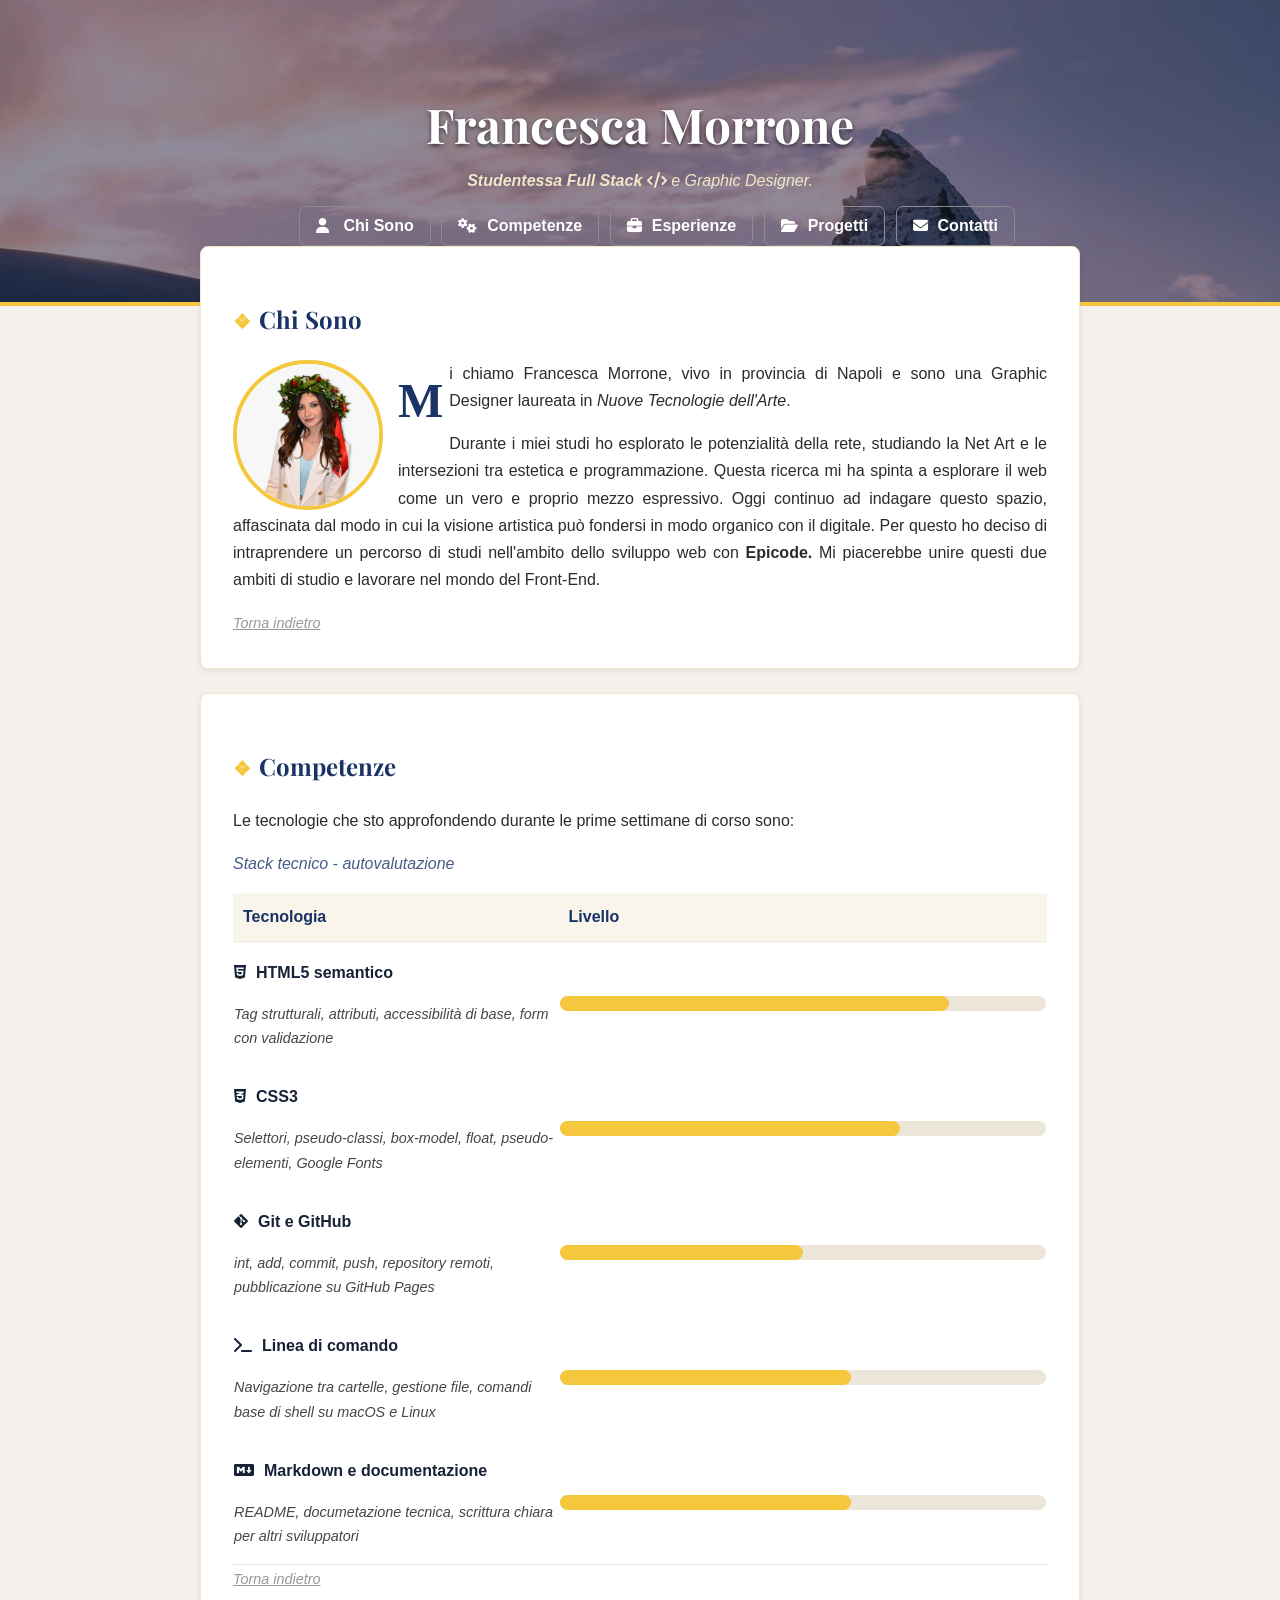
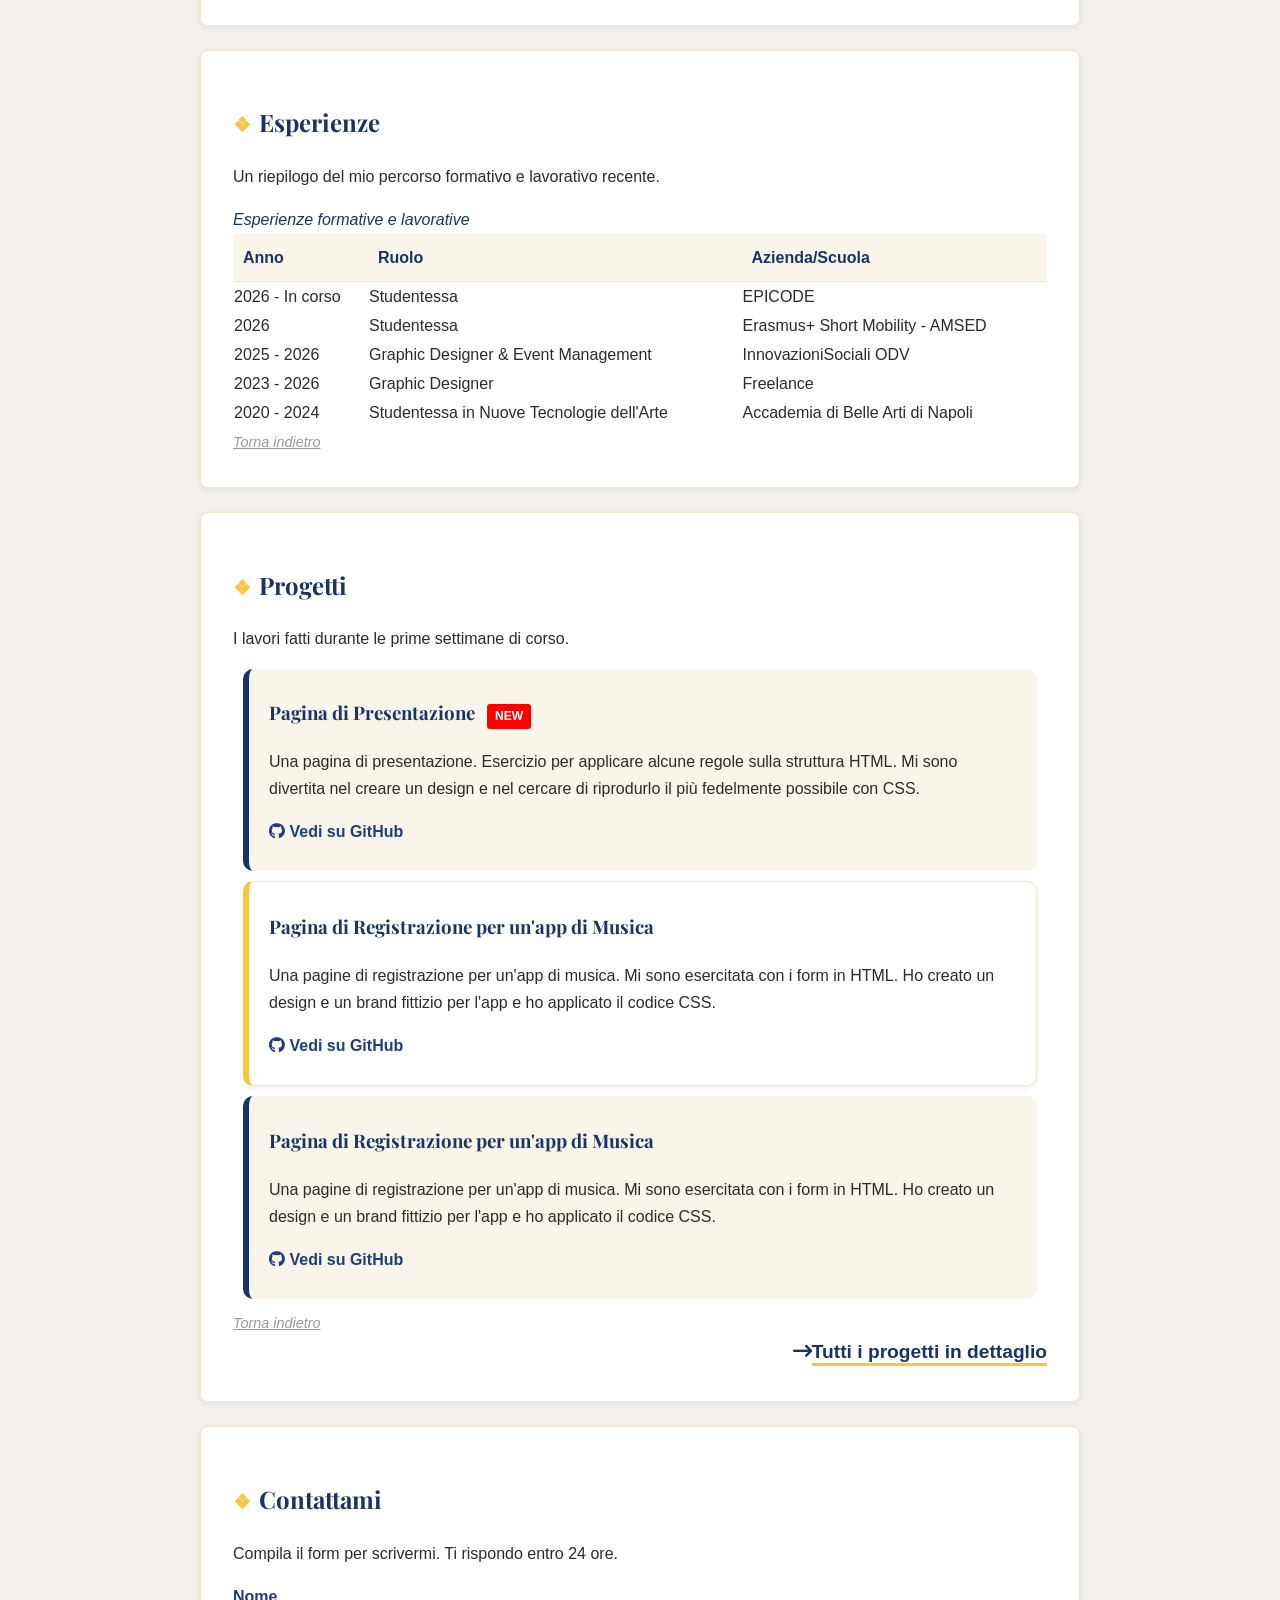
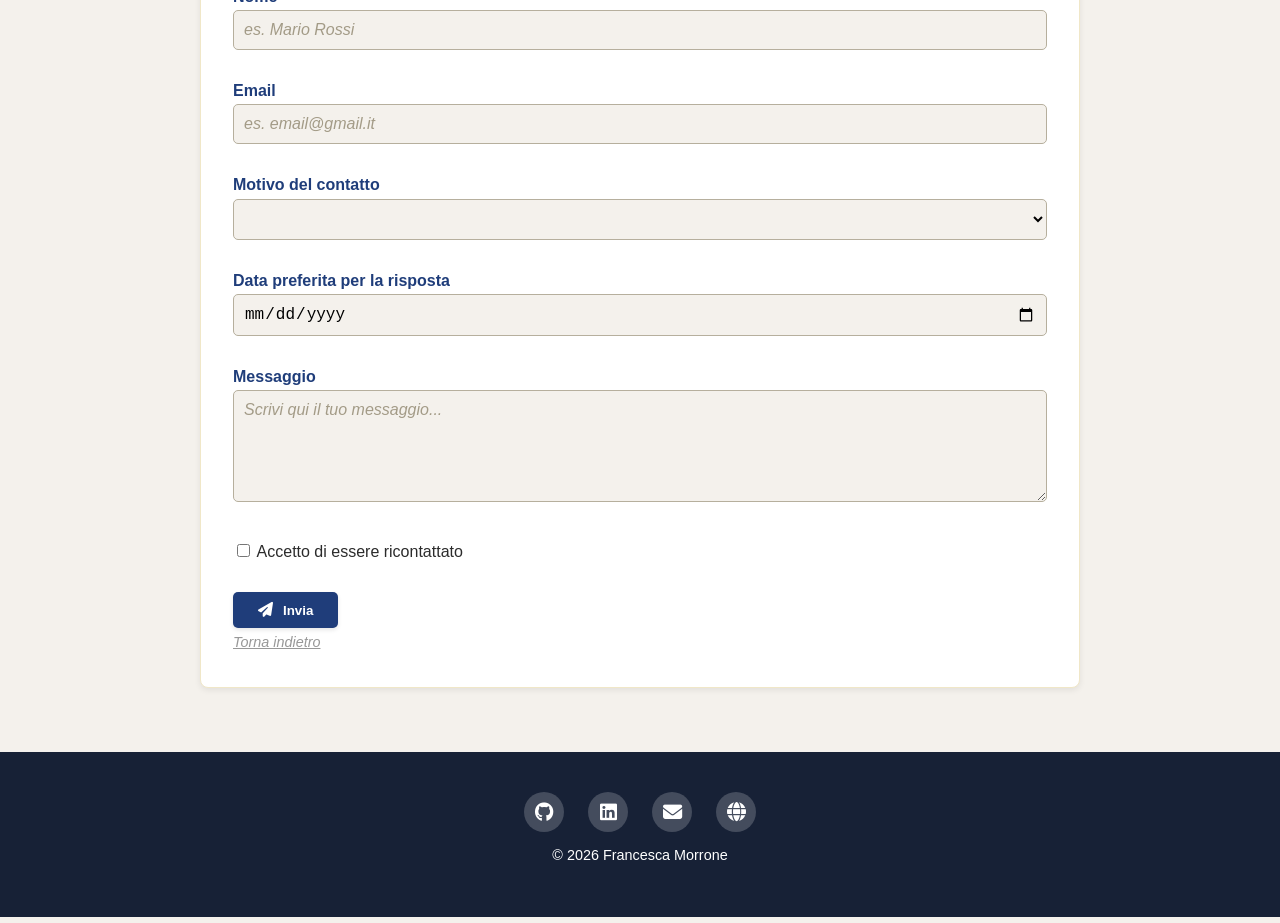
==== index.html @ c075aa7a "fixed table" ====
<!DOCTYPE html>
<html lang="it">

<head>
    <meta charset="UTF-8">
    <meta name="viewport" content="width=device-width, initial-scale=1.0">
    <title>Portfolio di Francesca Morrone</title>
    <link rel="stylesheet" href="assets/CSS/style.css" />
    <link rel="stylesheet" href="https://cdnjs.cloudflare.com/ajax/libs/font-awesome/6.5.2/css/all.min.css" />
</head>

<body>

    <!--blocco header-->
    <header id="site-header">
        <h1 id="start">Francesca Morrone</h1>
        <p class="tagline"><strong>Studentessa Full Stack <i class="fa-solid fa-code"></i></strong> e Graphic Designer.
        </p>
        <!--blocco nav-->
        <nav>
            <ul>
                <li><a href="#chi-sono"><i class="navbar-icons fa-solid fa-user"></i> Chi Sono</a></li>
                <li><a href="#competenze"><i class="navbar-icons fa-solid fa-gears"></i>Competenze</a></li>
                <li><a href="#esperienze"><i class="navbar-icons fa-solid fa-briefcase"></i>Esperienze</a></li>
                <li><a href="#progetti"><i class="navbar-icons fa-sharp fa-solid fa-folder-open"></i>Progetti</a></li>
                <li><a href="#contatti"><i class="navbar-icons fa-solid fa-envelope"></i>Contatti</a></li>
            </ul>
        </nav>
    </header>

    <!--blocco main-->
    <main>
        <!--section "chi sono"-->
        <section id="chi-sono">
            <h2>Chi Sono</h2>

            <img src="assets/IMG/avatar.png" alt="foto profilo" class="avatar" />

            <div>
                <p>Mi chiamo Francesca Morrone, vivo in provincia di Napoli e sono una Graphic Designer laureata in
                    <em>Nuove Tecnologie dell'Arte</em>.
                </p>
                <p>Durante i miei studi ho esplorato le potenzialità della rete, studiando la Net Art e le intersezioni
                    tra
                    estetica e programmazione. Questa ricerca mi ha spinta a esplorare il web come un vero e proprio
                    mezzo
                    espressivo. Oggi continuo ad indagare questo spazio, affascinata dal modo in cui la visione
                    artistica
                    può fondersi in modo organico con il digitale. Per questo ho deciso di intraprendere un percorso di
                    studi nell'ambito dello sviluppo web con <strong>Epicode.</strong> Mi piacerebbe unire questi due
                    ambiti
                    di studio e lavorare nel mondo del Front-End.</p>
                <a class="back" href="#start">Torna indietro</a>
            </div>
        </section>

        <!--section "competenze"-->
        <section id="competenze">
            <h2>Competenze</h2>
            <p>Le tecnologie che sto approfondendo durante le prime settimane di corso sono:</p>
            <p>Stack tecnico - autovalutazione</p>

            <table class="tabella-competenze">
                <thead>
                    <tr>
                        <th>Tecnologia</th>
                        <th>Livello</th>
                    </tr>
                </thead>

                <tbody>
                    <tr>
                        <td>
                            <p><i class="fa-brands fa-html5"></i>HTML5 semantico</p>
                            <p>Tag strutturali, attributi, accessibilità di base, form con validazione</p>
                        </td>
                        <td>
                            <div class="gray-bar">
                                <div class="first-bar"></div>
                            </div>
                        </td>
                    </tr>
                    <tr>
                        <td>
                            <p><i class="fa-brands fa-css3-alt"></i>CSS3</p>
                            <p>Selettori, pseudo-classi, box-model, float, pseudo-elementi, Google Fonts</p>
                        </td>
                        <td>
                            <div class="gray-bar">
                                <div class="second-bar"></div>
                            </div>
                        </td>
                    </tr>
                    <tr>
                        <td>
                            <p><i class="fa-brands fa-git-alt"></i>Git e GitHub</p>
                            <p>int, add, commit, push, repository remoti, pubblicazione su GitHub Pages</p>
                        </td>
                        <td>
                            <div class="gray-bar">
                                <div class="third-bar"></div>
                            </div>
                        </td>
                    </tr>
                    <tr>
                        <td>
                            <p><i class="fa-sharp fa-solid fa-terminal"></i>Linea di comando</p>
                            <p>Navigazione tra cartelle, gestione file, comandi base di shell su macOS e Linux</p>
                        </td>
                        <td>
                            <div class="gray-bar">
                                <div class="fifth-bar"></div>
                            </div>
                        </td>
                    </tr>
                    <tr>
                        <td>
                            <p><i class="fa-brands fa-markdown"></i>Markdown e documentazione</p>
                            <p>README, documetazione tecnica, scrittura chiara per altri sviluppatori</p>
                        </td>
                        <td>
                            <div class="gray-bar">
                                <div class="fifth-bar"></div>
                            </div>
                        </td>
                    </tr>
                </tbody>
            </table>

            <a class="back" href="#start">Torna indietro</a>
        </section>

        <!--section "esperienze"-->
        <section id="esperienze">
            <h2>Esperienze</h2>
            <p>Un riepilogo del mio percorso formativo e lavorativo recente.</p>

            <table class="tabella-esperienze">
                <caption>Esperienze formative e lavorative</caption>
                <thead>
                    <tr>
                        <th>Anno</th>
                        <th>Ruolo</th>
                        <th>Azienda/Scuola</th>
                    </tr>
                </thead>
                <tbody>
                    <tr>
                        <td>2026 - In corso</td>
                        <td>Studentessa</td>
                        <td>EPICODE</td>
                    </tr>
                    <tr>
                        <td>2026</td>
                        <td>Studentessa</td>
                        <td>Erasmus+ Short Mobility - AMSED</td>
                    </tr>
                    <tr>
                        <td>2025 - 2026</td>
                        <td>Graphic Designer & Event Management</td>
                        <td>InnovazioniSociali ODV</td>
                    </tr>
                    <tr>
                        <td>2023 - 2026</td>
                        <td>Graphic Designer</td>
                        <td>Freelance</td>
                    </tr>
                    <tr>
                        <td>2020 - 2024</td>
                        <td>Studentessa in Nuove Tecnologie dell'Arte</td>
                        <td>Accademia di Belle Arti di Napoli</td>
                    </tr>
                </tbody>
            </table>
            <a class="back" href="#start">Torna indietro</a>
        </section>

        <!--section "Progetti"-->
        <section id="progetti">

            <h2>Progetti</h2>
            <p>I lavori fatti durante le prime settimane di corso.</p>

            <!--profetto n1-->
            <div>
                <h3>Pagina di Presentazione</h3>
                <p>Una pagina di presentazione. Esercizio per applicare alcune regole sulla struttura HTML. Mi sono
                    divertita nel creare un design e nel cercare di riprodurlo il più fedelmente possibile con CSS.</p>
                <p><a class="github" href="https://github.com/francescamorrone/epicode-challenge-n1"
                        target="_blank"><i class="fa-brands fa-github"></i> Vedi su GitHub</a>
                </p>
            </div>
            <!--progetti n2-->
            <div>
                <h3>Pagina di Registrazione per un'app di Musica</h3>
                <p>Una pagine di registrazione per un'app di musica. Mi sono esercitata con i form in HTML. Ho creato un
                    design e un brand fittizio per l'app e ho applicato il codice CSS.</p>
                <p><a class="github" href="https://github.com/francescamorrone/epicode-challenge-n2"
                        target="_blank"><i class="fa-brands fa-github"></i> Vedi su GitHub</a>
                </p>
            </div>
            <!--progetto n3-->
            <div>
                <h3>Pagina di Registrazione per un'app di Musica</h3>
                <p>Una pagine di registrazione per un'app di musica. Mi sono esercitata con i form in HTML. Ho creato un
                    design e un brand fittizio per l'app e ho applicato il codice CSS.</p>
                <p><a class="github" href="https://github.com/francescamorrone/epicode-challenge-n2"
                        target="_blank"><i class="fa-brands fa-github"></i> Vedi su GitHub</a>
                </p>
            </div>
            <a class="back" href="#start">Torna indietro</a>
            <a id="other-projects" href="tutti-i-progetti.html"><i class="fa-solid fa-arrow-right-long"></i>Tutti i
                progetti in dettaglio</a>
        </section>

        <!--section "contatti"-->
        <section>
            <h2 id="contatti">Contattami</h2>
            <p>Compila il form per scrivermi. Ti rispondo entro 24 ore.</p>

            <form action="#" method="POST">

                <label for="name">Nome</label>
                <br />
                <input type="text" id="name" placeholder="es. Mario Rossi" name="name" required>
                </br> <br />

                <label for="email">Email</label>
                </br>
                <input type="email" placeholder="es. email@gmail.it" name="email" required>
                </br><br />

                <label for="reason-contact">Motivo del contatto</label>
                </br>
                <select id="reason-contact" name="reason-contact">
                    <option value="" selected></option>
                    <option value="work">Lavorativo</option>
                    <option value="collab">Collaborazione</option>
                    <option value="question">Domande</option>
                </select>
                </br><br />

                <label for="date">Data preferita per la risposta</label>
                </br>
                <input type="date" id="date" name="date">
                </br><br />

                <label for="message">Messaggio</label>
                </br>
                <textarea name="message" id="message" rows="5" required
                    placeholder="Scrivi qui il tuo messaggio..."></textarea>
                </br></br>

                <input type="checkbox" id="accept" name="accept" required>
                <label for="accept">Accetto di essere ricontattato</label>
                </br><br />

                <button type="submit"><i class="button-icon fa-sharp fa-solid fa-paper-plane"></i>Invia</button>

            </form>
            <a class="back" href="#start">Torna indietro</a>
        </section>
    </main>

    <!--blocco footer-->
    <footer id="site-footer">
        <div id="footer-icons">
            <a href="#"><i class="fa-brands fa-github"></i></a>
            <a href="#"><i class="fa-brands fa-linkedin"></i></a>
            <a href="#"><i class="fa-solid fa-envelope"></i></a>
            <a href="#"><i class="fa-solid fa-globe"></i></a>
        </div>
        <p>© 2026 Francesca Morrone</p>
    </footer>
</body>

</html>
---- assets/CSS/style.css ----
@import url('https://fonts.googleapis.com/css2?family=Playfair+Display:ital,wght@0,400..900;1,400..900&display=swap');

*,
*::before,
*::after {
    box-sizing: border-box;
}

html, body {
    margin: 0;
    padding: 0;
    font-family: 'Inter', Arial, sans-serif;
    font-size: 16px;
    background-color: #f4f1ec;
    color: #2b2b2b;
}

main {
    max-width: 920px;
    margin: 0 auto;
    padding: 40px 20px;
    line-height: 1.7;
}

header {
    background-color: rgb(144, 144, 165);
    background-image: url(../IMG/header-bg.jpg);
    background-blend-mode: multiply;
    background-size: cover;
    background-position: center;
    color: #fff;
    text-align: center;
    padding: 60px 20px 40px;
    border-bottom: 4px solid hsl(45, 90%, 60%);
}

#site-header h1 {
    font-size: 3rem;
    text-shadow: 0 2px 4px rgba(0,0,0,0.6);
    margin-bottom: auto;
    color: #fff;
    font-family: 'Playfair Display', Georgia, serif;
}

h2, h3 {
    font-family: 'Playfair Display', Georgia, serif;
    color: #193366;
}

nav a {
    color: #fff;
    font-weight: bold;
    text-decoration: none;
    border: 1px solid #8b8b90;
    padding: 10px 16px;
    border-radius: 7px;
    display: inline-block;
}

nav a:hover {
    background-color:hsl(45, 90%, 60%);
    color: #193366;
}

#site-header nav li {
    list-style-type: none;
    display: inline;
}

#site-header nav li:not(#competenze) {
    margin-right:6px;
}

.tagline {
    font-style: italic;
    color:#F0E7C8;
}

/*icone navbar*/
.navbar-icons, .button-icon {
    font-size: 15px;
    padding-right: 10px;
}


/*cards*/
main section {
    padding: 32px;
    margin-bottom: 24px;
    background-color: #fff;
    border: 1px solid #F0E7C8;
    border-radius: 8px;
    box-shadow: 0 2px 6px rgba(0, 0, 0, 0.08);
}

main section:first-child {
    margin-top: -100px;
}

/*rombo*/
main section h2::before {
    content: '\2756';
    color:hsl(45, 90%, 60%);
    padding-right: 8px;
    font-size: 20px;
}

/*torna indietro*/
.back {
    margin-top: 20px;
    text-decoration: underline;
    color: #989898;
    font-size: 0.9rem;
    font-style: italic;
}

.back:hover {
    color:#193366;
}

/*sezione "chi sono"*/

.avatar {
    width: 150px;
    height: 150px;
    border: 4px solid hsl(45, 90%, 60%);
    border-radius: 50%;
    float:left;
    margin-right: 15px;
}

#competenze {
    clear: both;
}

#chi-sono {
    background-color: #ffffff;
    text-align: justify;
}

#chi-sono p:first-of-type::first-letter {
    font-size: 3rem;
    font-family: 'Inter';
    float: left;
    font-weight: bold;
    margin-right: 6px;
    color: #193366;
}

/*sezione competenze*/

#competenze td p:first-child {
    color:#172136;
    font-weight: bold;
}

#competenze p:nth-child(3) {
    color:#475C85;
    font-style: italic;
}

.tabella-competenze  p:nth-child(2) {
    color: rgb(70, 70, 70);
    font-style: italic;
    font-size: 0.9rem;
}

table, #esperienza {
    width: 100%;
    border-collapse: collapse;
}


.tabella-competenze{
    border-bottom: 1px solid #ECE6D8;
    padding: 15px;
}

th {
    color:#193366;
    text-align: left;
    background-color: #F9F5EA;
    padding: 10px;
    border-bottom: 1px solid #ECE6D8;
}


.tabella-competenze tr th:first-child {
    width:40%;
}

.tabella-competenze tr th:last-child {
    width: 60%;
}

.tabella-competenze i {
    padding-right: 10px;
}

.gray-bar {
    height:15px;
    border-radius: 20px;
    background-color: #ECE6D8;
}

.first-bar, .second-bar, .third-bar, .forth-bar, .fifth-bar {
    height:15px;
    border-radius: 20px;
    width: 80%;
    background-color: hsl(45, 90%, 60%);
}

.second-bar {
    width: 70%;
}

.third-bar {
    width: 50%;
}

.forth-bar {
    width: 40%;
}

.fifth-bar {
    width: 60%;
}

#esperienze caption{
    text-align: left;
    color:#193366;
    font-style: italic;
}

/*progetti*/

.github {
    color:#1F3D7A;
    font-weight: bold;
    text-decoration: none;
}

.github:hover {
    border-bottom: 3px solid hsl(45, 90%, 60%);;
}

#progetti div:first-of-type h3::after {
    content: "NEW";
    font-family: 'Inter', Arial, sans-serif;
    display: inline-block;
    padding: 2px 8px;
    margin-left: 12px;
    background-color: red;
    color: #ffffff;
    border-radius: 3px;
    font-size: 0.75rem;
}

#other-projects {
    display: block;
    text-align: right;
    color: #193366; 
    font-weight: bold;
    font-size: 1.2rem;
    text-decoration: underline;
    text-decoration-thickness: 3px;
    text-decoration-color: hsl(45, 90%, 60%);
    text-underline-offset: 5px;
}

#other-projects:visited {
    color: #193366;
}


#progetti div:nth-of-type(odd) {
    background-color: #F9F5EA;
    border-radius: 10px;
    padding: 10px 20px;
    margin: 10px;
    border-left: 6px solid #193366;
}

#progetti div:nth-of-type(even) {
    background-color: #fff;
    box-shadow: 0 2px 6px rgba(0, 0, 0, 0.08);
    border: 1px solid #F0E7C8;
    border-radius: 10px;
    padding: 10px 20px;
    margin: 10px;
    border-left: 6px solid hsl(45, 90%, 60%);
}

/*form*/
label:not(:last-of-type) {
    font-weight: bold;
    color: #1F3D7A;
}

input, textarea, select {
    font-size: 1rem;
    width: 100%;
    background-color: #f4f1ec;
    border-style: none;
    border: 1px solid #b6af9d;
    padding: 10px;
    border-radius: 5px;
}

input:focus, textarea:focus, select:focus {
    background-color: #fff;
    border: 1px solid #193366;
    
}

::placeholder {
    color: #A39B87;
    font-family: 'Inter', Arial, sans-serif;
    font-style: italic;
}

input[type='checkbox'] {
    width: auto;
}

button {
    color: white ;
    background-color: hsl(220, 60%, 30%);
    font-weight: bold;
    border-radius: 5px;
    padding: 10px 25px;
    border: none;
    box-shadow: 0 2px 4px rgba(0,0,0,0.1);
}

button:hover {
    background-color: hsl(220, 60%, 45%);
    box-shadow: 0 4px 8px rgba(0, 0, 0, 0.15);
}


/*footer*/
#site-footer {
    background-color: #172136;
    color: #ffffff;
    text-align: center;
    font-size: 0.9rem;
}

#footer-icons {
    text-align: center;
}

#footer-icons a i {
    color: #fff;
    border-radius: 50%;
    display: inline-block;
    margin: 0 10px;
    font-size: 1.2rem;
    background-color: rgba(255, 255, 255, 0.193);
    width: 40px;
    height: 40px;
    line-height: 40px;
    text-align: center;

    text-decoration: none;
}

#footer-icons i:hover {
    background-color: hsl(45, 90%, 60%);
    color:#172136;
}



footer {
    padding: 40px 20px;
}
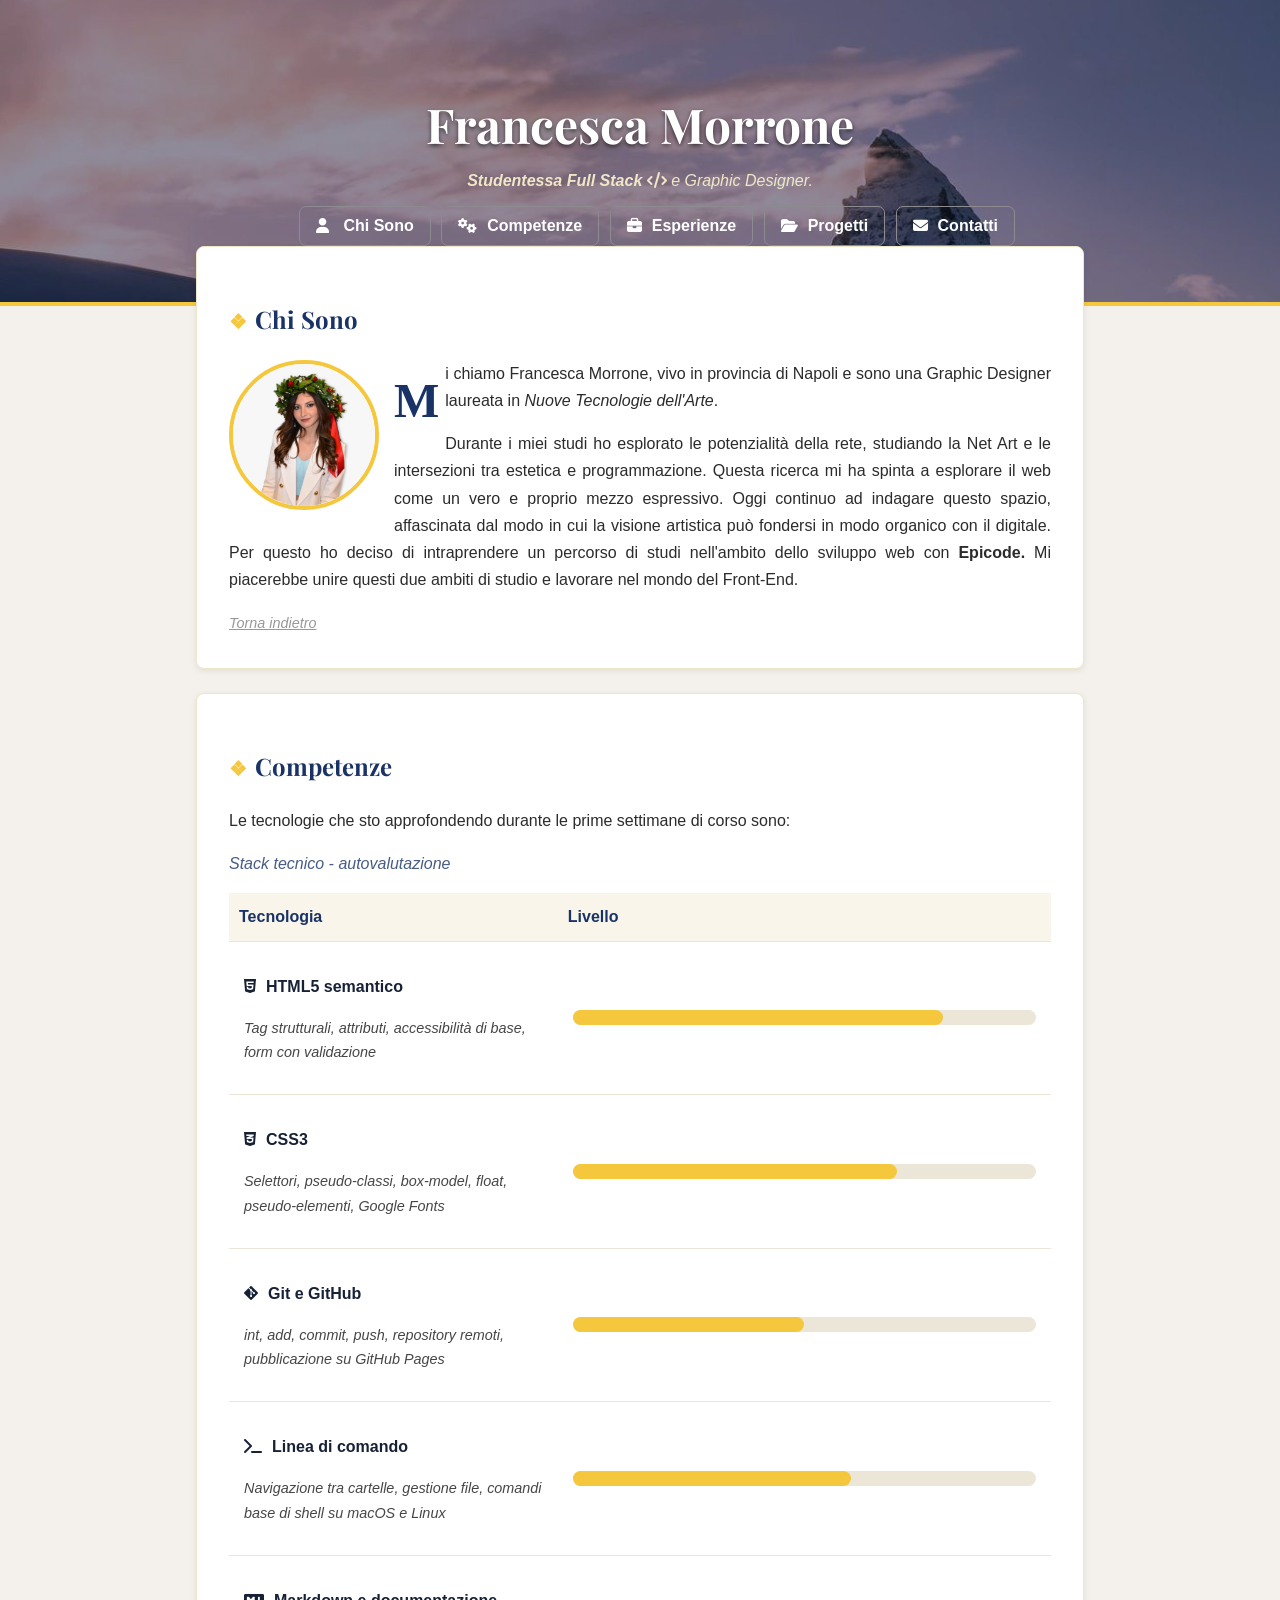
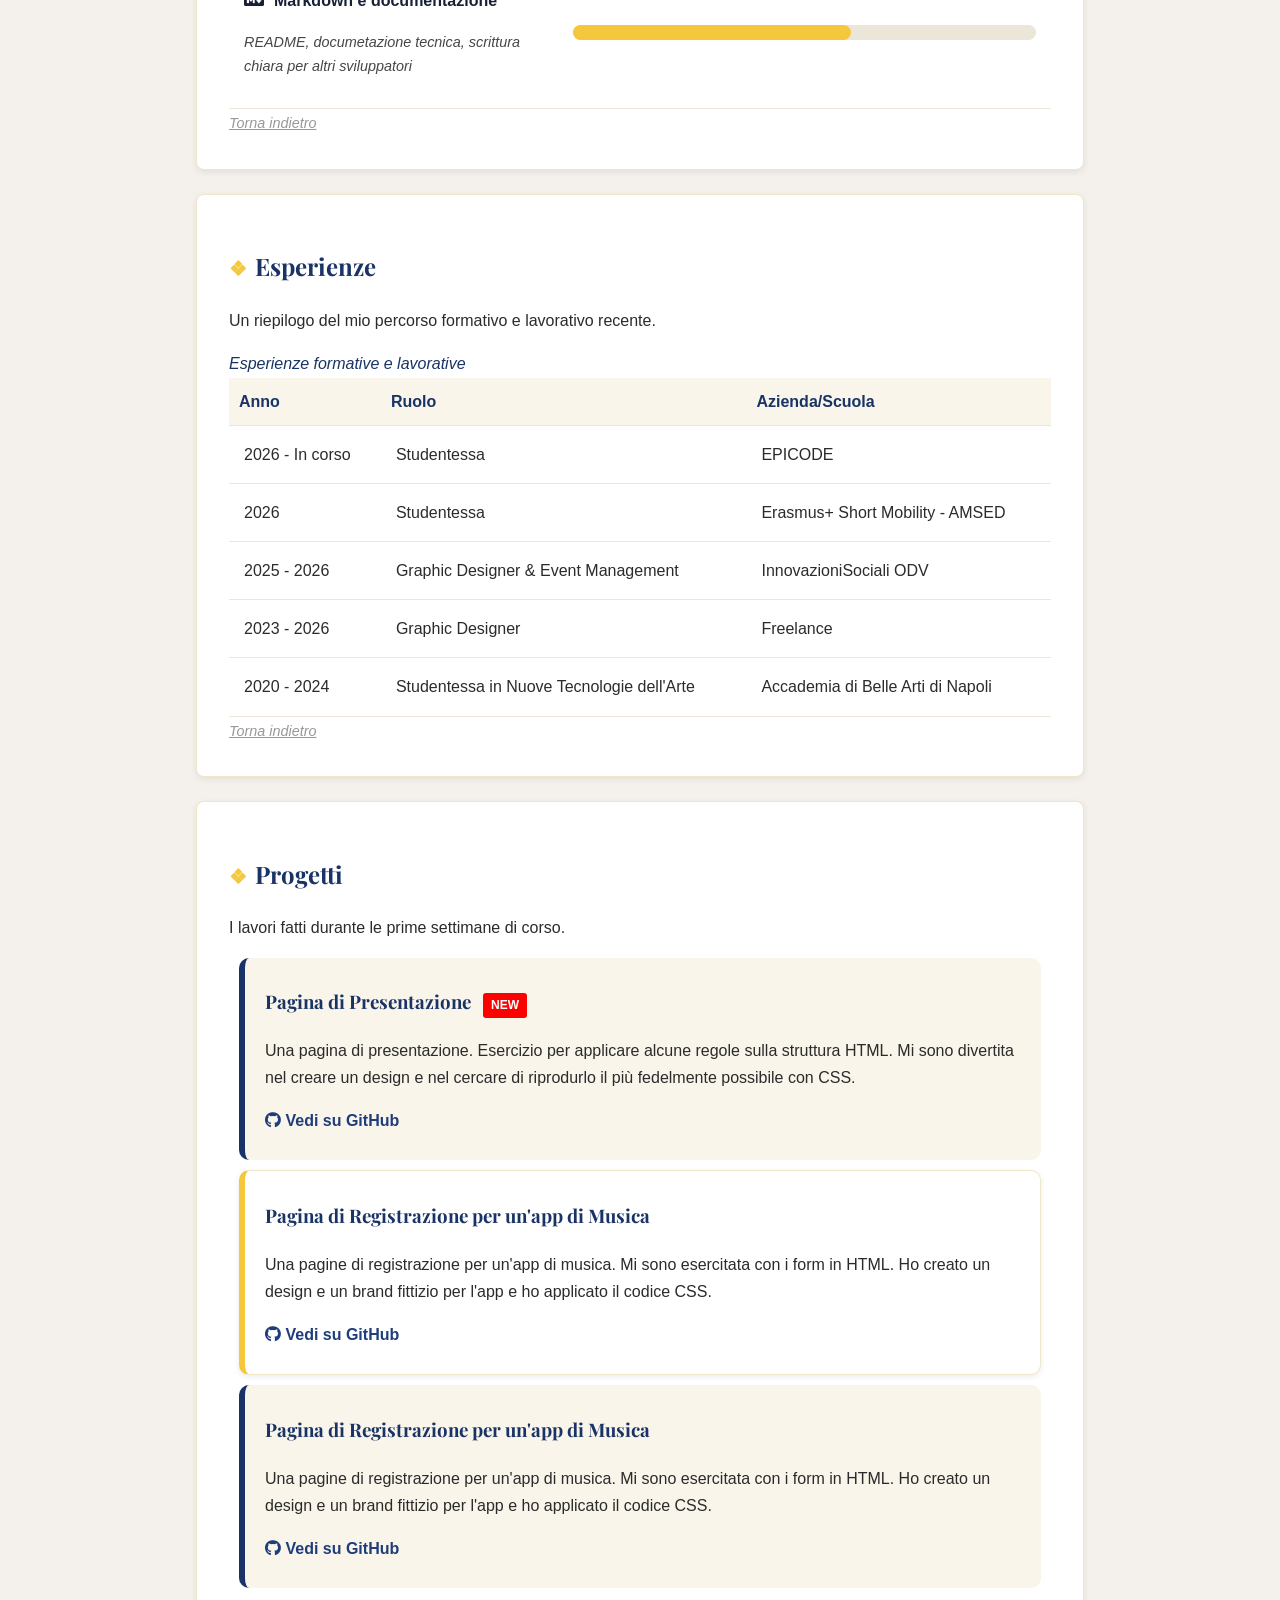
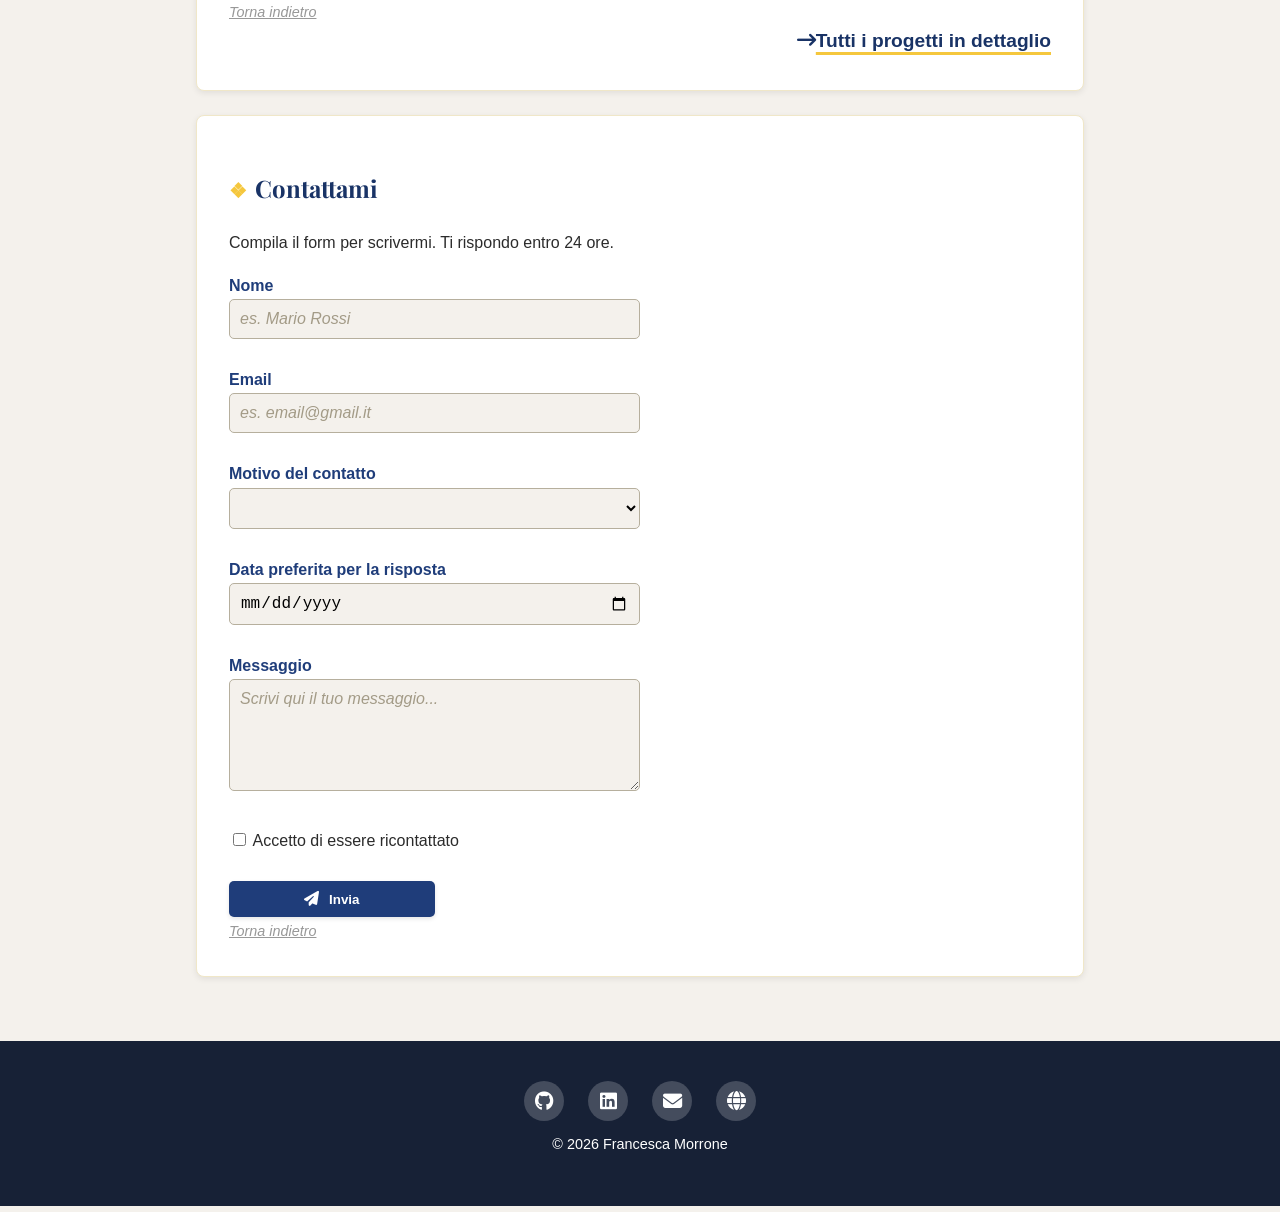
==== commit 77546162: "added responsive design" ====
--- a/index.html
+++ b/index.html
@@ -60,6 +60,7 @@
             <p>Le tecnologie che sto approfondendo durante le prime settimane di corso sono:</p>
             <p>Stack tecnico - autovalutazione</p>
 
+            <div class="table-wrapper">
             <table class="tabella-competenze">
                 <thead>
                     <tr>
@@ -126,6 +127,7 @@
                     </tr>
                 </tbody>
             </table>
+            </div>
 
             <a class="back" href="#start">Torna indietro</a>
         </section>
@@ -135,6 +137,7 @@
             <h2>Esperienze</h2>
             <p>Un riepilogo del mio percorso formativo e lavorativo recente.</p>
 
+            <div class="table-wrapper">
             <table class="tabella-esperienze">
                 <caption>Esperienze formative e lavorative</caption>
                 <thead>
@@ -172,6 +175,7 @@
                     </tr>
                 </tbody>
             </table>
+            </div>
             <a class="back" href="#start">Torna indietro</a>
         </section>
 
--- a/assets/CSS/style.css
+++ b/assets/CSS/style.css
@@ -6,7 +6,8 @@
     box-sizing: border-box;
 }
 
-html, body {
+html,
+body {
     margin: 0;
     padding: 0;
     font-family: 'Inter', Arial, sans-serif;
@@ -15,11 +16,20 @@
     color: #2b2b2b;
 }
 
+img {
+    max-width: 100%;
+    height: auto;
+}
+
 main {
     max-width: 920px;
     margin: 0 auto;
-    padding: 40px 20px;
+    padding: 40px 16px;
     line-height: 1.7;
+}
+
+main section {
+    padding: 16px;
 }
 
 header {
@@ -31,18 +41,22 @@
     color: #fff;
     text-align: center;
     padding: 60px 20px 40px;
+    /*padding: 30px 16px 20px;*/
     border-bottom: 4px solid hsl(45, 90%, 60%);
 }
 
 #site-header h1 {
-    font-size: 3rem;
-    text-shadow: 0 2px 4px rgba(0,0,0,0.6);
+    font-size: clamp(1.5rem,
+            4vw,
+            3rem);
+    text-shadow: 0 2px 4px rgba(0, 0, 0, 0.6);
     margin-bottom: auto;
     color: #fff;
     font-family: 'Playfair Display', Georgia, serif;
 }
 
-h2, h3 {
+h2,
+h3 {
     font-family: 'Playfair Display', Georgia, serif;
     color: #193366;
 }
@@ -58,7 +72,7 @@
 }
 
 nav a:hover {
-    background-color:hsl(45, 90%, 60%);
+    background-color: hsl(45, 90%, 60%);
     color: #193366;
 }
 
@@ -67,17 +81,22 @@
     display: inline;
 }
 
+nav li {
+    list-style-type: none;
+}
+
 #site-header nav li:not(#competenze) {
-    margin-right:6px;
+    margin-right: 6px;
 }
 
 .tagline {
     font-style: italic;
-    color:#F0E7C8;
+    color: #F0E7C8;
 }
 
 /*icone navbar*/
-.navbar-icons, .button-icon {
+.navbar-icons,
+.button-icon {
     font-size: 15px;
     padding-right: 10px;
 }
@@ -100,7 +119,7 @@
 /*rombo*/
 main section h2::before {
     content: '\2756';
-    color:hsl(45, 90%, 60%);
+    color: hsl(45, 90%, 60%);
     padding-right: 8px;
     font-size: 20px;
 }
@@ -115,7 +134,7 @@
 }
 
 .back:hover {
-    color:#193366;
+    color: #193366;
 }
 
 /*sezione "chi sono"*/
@@ -125,8 +144,8 @@
     height: 150px;
     border: 4px solid hsl(45, 90%, 60%);
     border-radius: 50%;
-    float:left;
-    margin-right: 15px;
+    display: block;
+    margin: 0 auto 16px;
 }
 
 #competenze {
@@ -150,34 +169,40 @@
 /*sezione competenze*/
 
 #competenze td p:first-child {
-    color:#172136;
+    color: #172136;
     font-weight: bold;
 }
 
 #competenze p:nth-child(3) {
-    color:#475C85;
-    font-style: italic;
-}
-
-.tabella-competenze  p:nth-child(2) {
+    color: #475C85;
+    font-style: italic;
+}
+
+.tabella-competenze p:nth-child(2) {
     color: rgb(70, 70, 70);
     font-style: italic;
     font-size: 0.9rem;
 }
 
-table, #esperienza {
+table,
+#esperienza {
     width: 100%;
     border-collapse: collapse;
 }
 
 
-.tabella-competenze{
+.tabella-competenze {
     border-bottom: 1px solid #ECE6D8;
     padding: 15px;
 }
 
+td {
+    border-bottom: 1px solid #ECE6D8;
+    padding: 15px;
+}
+
 th {
-    color:#193366;
+    color: #193366;
     text-align: left;
     background-color: #F9F5EA;
     padding: 10px;
@@ -186,7 +211,7 @@
 
 
 .tabella-competenze tr th:first-child {
-    width:40%;
+    width: 40%;
 }
 
 .tabella-competenze tr th:last-child {
@@ -198,13 +223,17 @@
 }
 
 .gray-bar {
-    height:15px;
+    height: 15px;
     border-radius: 20px;
     background-color: #ECE6D8;
 }
 
-.first-bar, .second-bar, .third-bar, .forth-bar, .fifth-bar {
-    height:15px;
+.first-bar,
+.second-bar,
+.third-bar,
+.forth-bar,
+.fifth-bar {
+    height: 15px;
     border-radius: 20px;
     width: 80%;
     background-color: hsl(45, 90%, 60%);
@@ -226,22 +255,23 @@
     width: 60%;
 }
 
-#esperienze caption{
+#esperienze caption {
     text-align: left;
-    color:#193366;
+    color: #193366;
     font-style: italic;
 }
 
 /*progetti*/
 
 .github {
-    color:#1F3D7A;
+    color: #1F3D7A;
     font-weight: bold;
     text-decoration: none;
 }
 
 .github:hover {
-    border-bottom: 3px solid hsl(45, 90%, 60%);;
+    border-bottom: 3px solid hsl(45, 90%, 60%);
+    ;
 }
 
 #progetti div:first-of-type h3::after {
@@ -259,7 +289,7 @@
 #other-projects {
     display: block;
     text-align: right;
-    color: #193366; 
+    color: #193366;
     font-weight: bold;
     font-size: 1.2rem;
     text-decoration: underline;
@@ -292,13 +322,20 @@
 }
 
 /*form*/
+
+form {
+    width: 100%;
+}
+
 label:not(:last-of-type) {
     font-weight: bold;
     color: #1F3D7A;
 }
 
-input, textarea, select {
-    font-size: 1rem;
+input,
+textarea,
+select {
+    font-size: 16px;
     width: 100%;
     background-color: #f4f1ec;
     border-style: none;
@@ -307,10 +344,12 @@
     border-radius: 5px;
 }
 
-input:focus, textarea:focus, select:focus {
+input:focus,
+textarea:focus,
+select:focus {
     background-color: #fff;
     border: 1px solid #193366;
-    
+
 }
 
 ::placeholder {
@@ -324,13 +363,14 @@
 }
 
 button {
-    color: white ;
+    width: 100%;
+    color: white;
     background-color: hsl(220, 60%, 30%);
     font-weight: bold;
     border-radius: 5px;
     padding: 10px 25px;
     border: none;
-    box-shadow: 0 2px 4px rgba(0,0,0,0.1);
+    box-shadow: 0 2px 4px rgba(0, 0, 0, 0.1);
 }
 
 button:hover {
@@ -368,11 +408,63 @@
 
 #footer-icons i:hover {
     background-color: hsl(45, 90%, 60%);
-    color:#172136;
+    color: #172136;
 }
 
 
 
 footer {
     padding: 40px 20px;
+}
+
+.table-wrapper {
+    overflow-x: auto;
+}
+
+table {
+    min-width: 480px;
+}
+
+
+
+/* @media screen (min-width 992px) {
+    h1 {
+        color: red;
+    }
+} */
+
+
+@media (min-width: 768px) {
+    header {
+        padding: 60px 20px 40px;
+    }
+
+    ;
+
+    main {
+        padding: 40px 20px;
+    }
+
+    section {
+        padding: 32px;
+    }
+
+    .avatar {
+        float: left;
+        margin-right: 15px;
+    }
+    
+    form {
+        width: 50%;
+    }
+
+    button {
+        width: 50%;
+    }
+}
+
+@media (min-width: 1200px) {
+    section {
+        max-width: 920px ;
+    }
 }
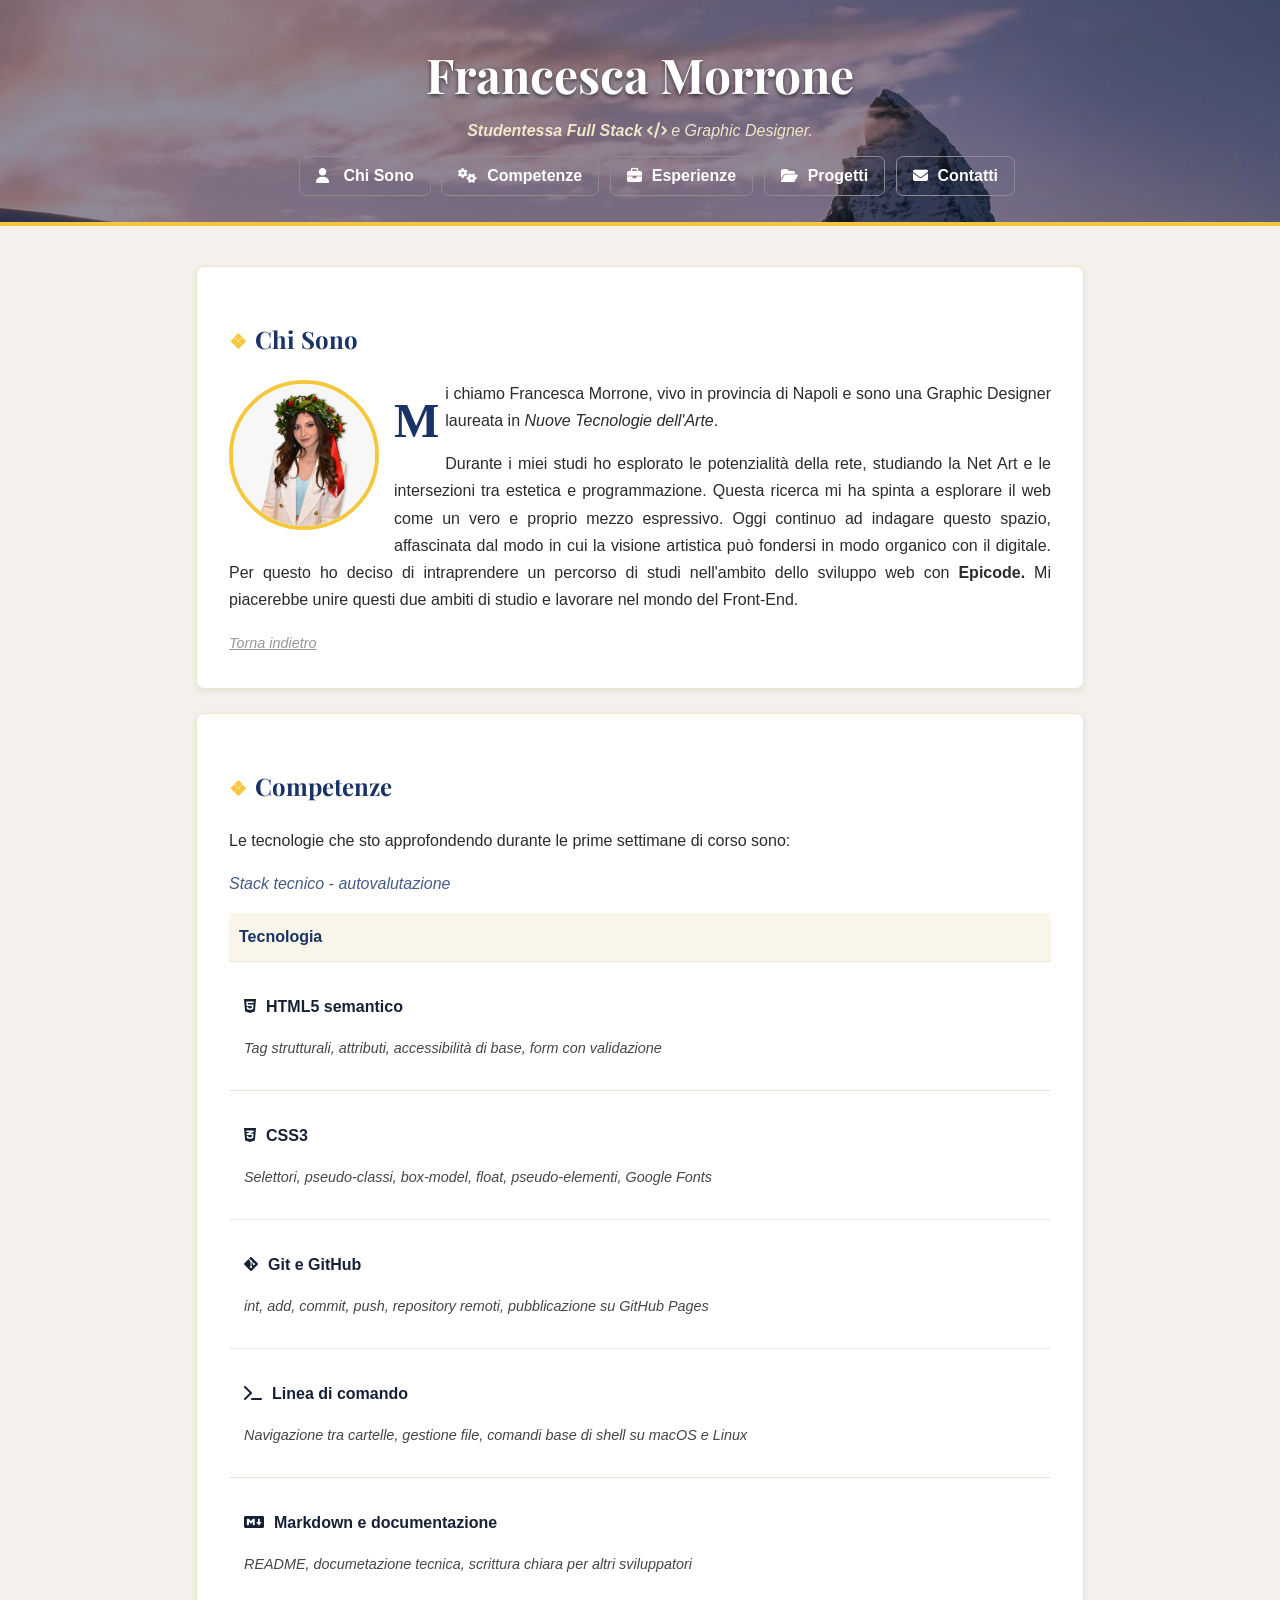
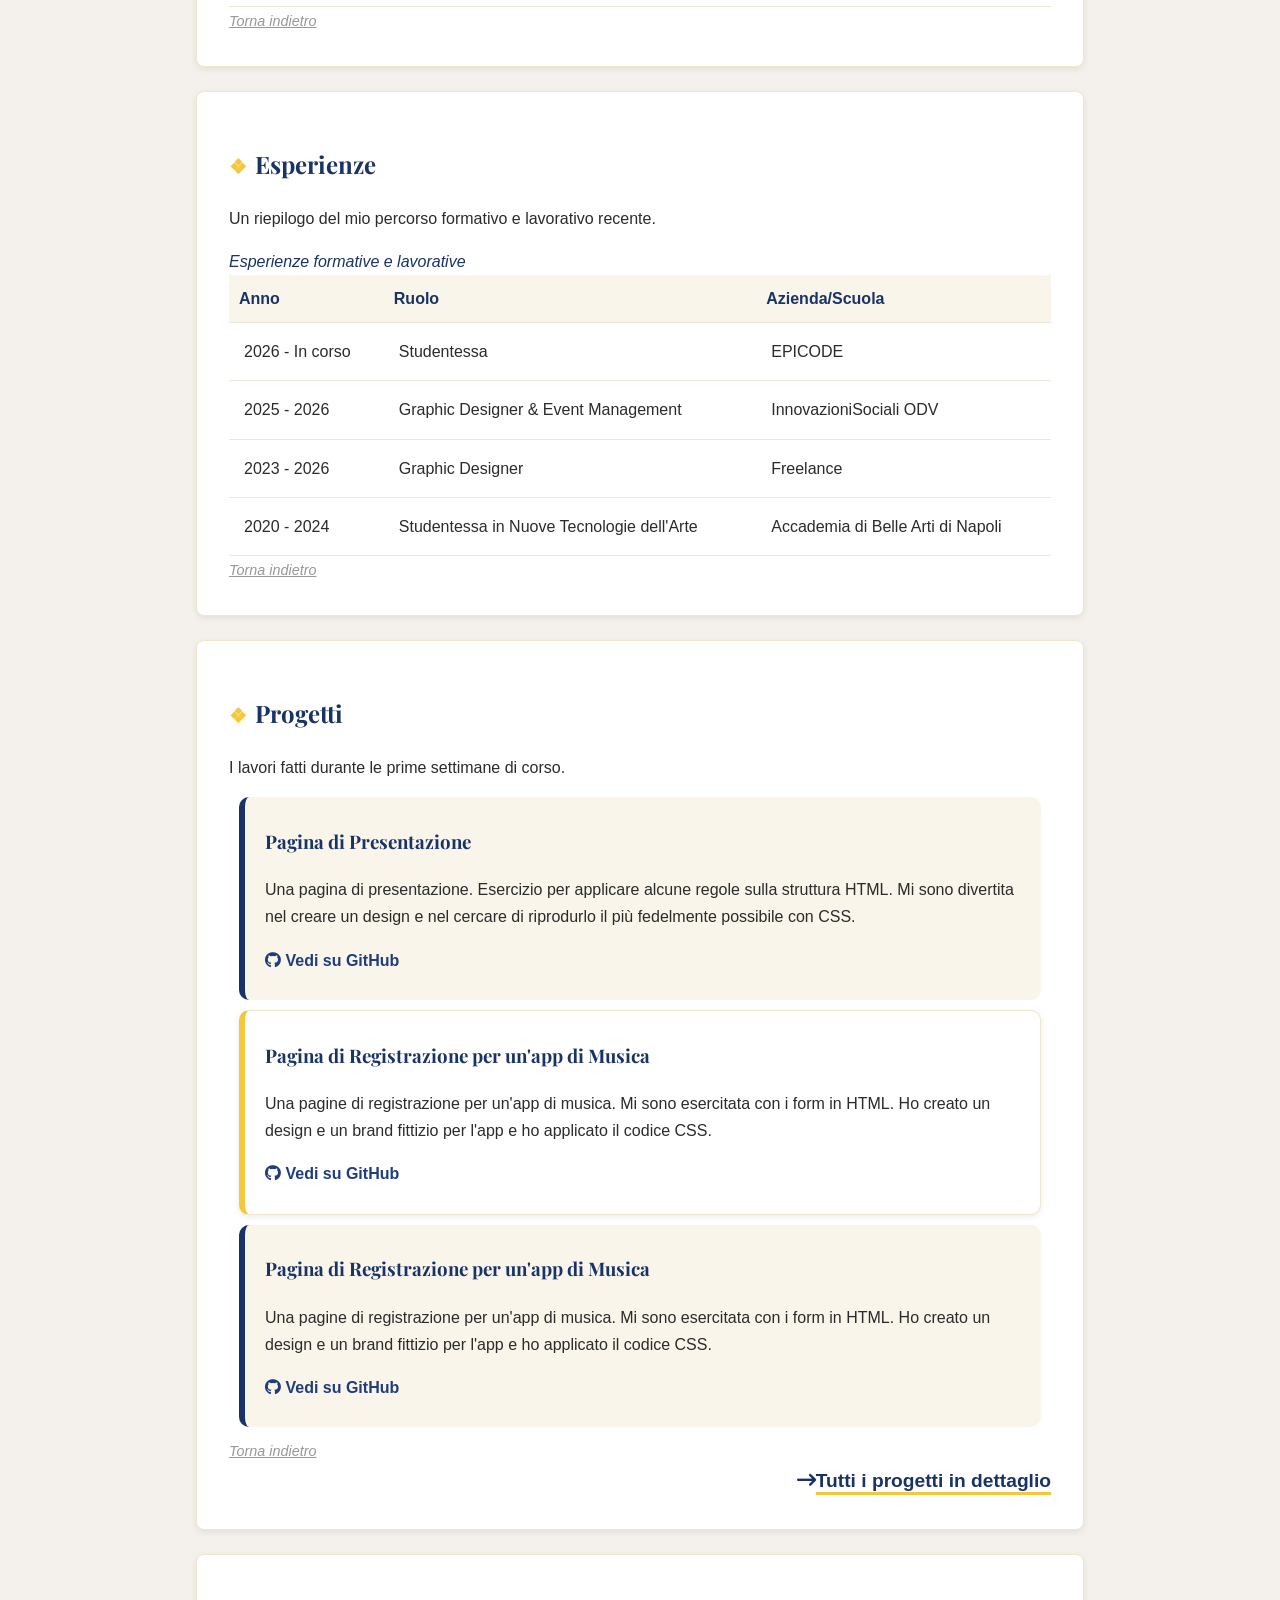
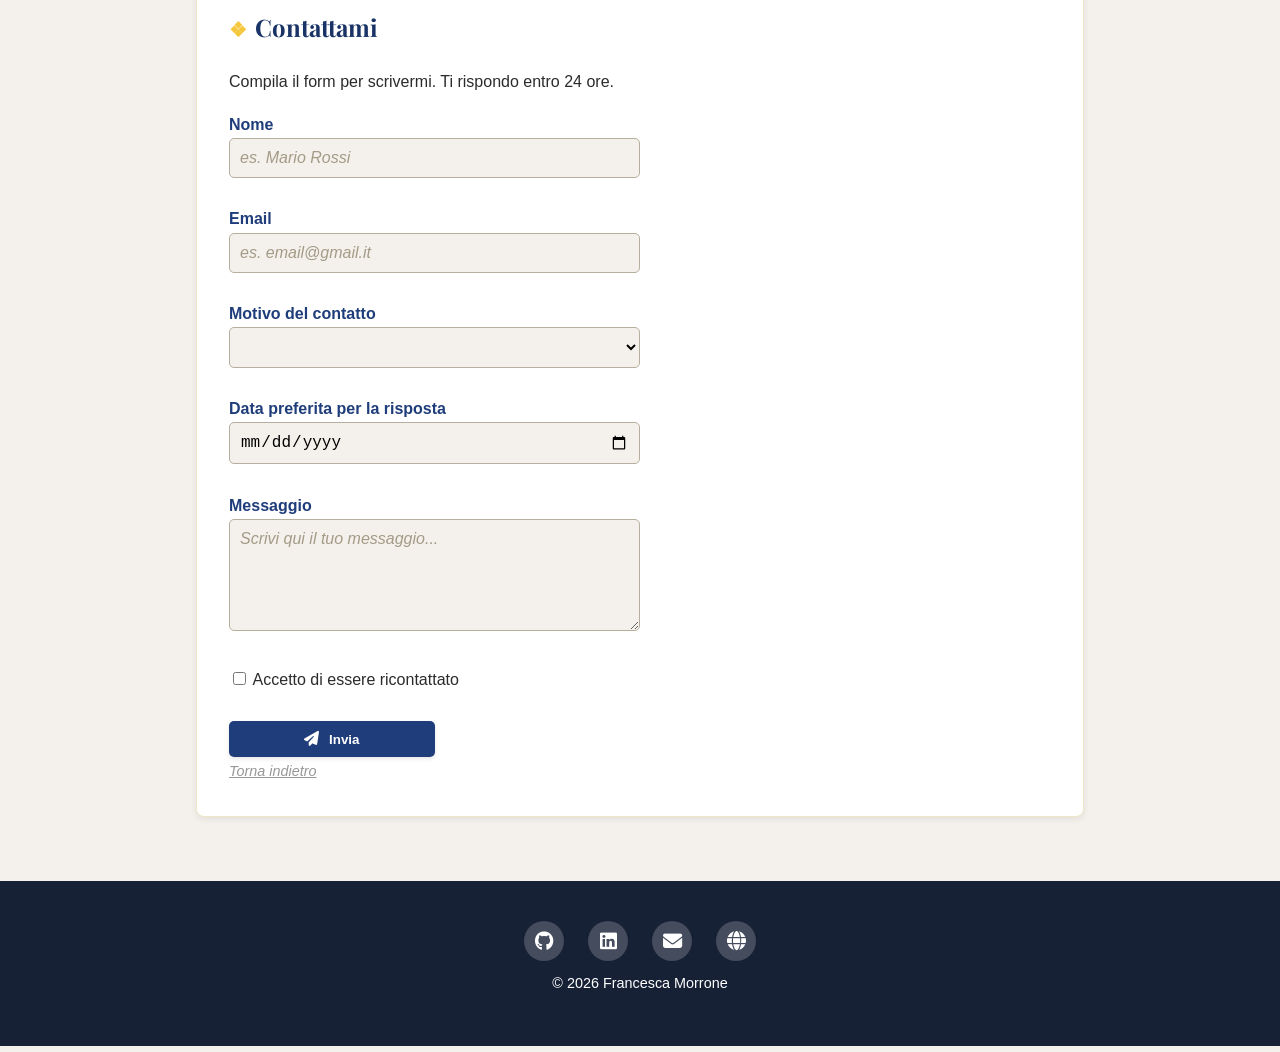
==== commit 4a7236bd: "aggiunto header permanente (sticky)" ====
--- a/index.html
+++ b/index.html
@@ -65,7 +65,7 @@
                 <thead>
                     <tr>
                         <th>Tecnologia</th>
-                        <th>Livello</th>
+                        <!-- <th>Livello</th> -->
                     </tr>
                 </thead>
 
@@ -75,55 +75,55 @@
                             <p><i class="fa-brands fa-html5"></i>HTML5 semantico</p>
                             <p>Tag strutturali, attributi, accessibilità di base, form con validazione</p>
                         </td>
-                        <td>
+                        <!-- <td>
                             <div class="gray-bar">
                                 <div class="first-bar"></div>
                             </div>
-                        </td>
+                        </td> -->
                     </tr>
                     <tr>
                         <td>
                             <p><i class="fa-brands fa-css3-alt"></i>CSS3</p>
                             <p>Selettori, pseudo-classi, box-model, float, pseudo-elementi, Google Fonts</p>
                         </td>
-                        <td>
+                        <!-- <td>
                             <div class="gray-bar">
                                 <div class="second-bar"></div>
                             </div>
-                        </td>
+                        </td> -->
                     </tr>
                     <tr>
                         <td>
                             <p><i class="fa-brands fa-git-alt"></i>Git e GitHub</p>
                             <p>int, add, commit, push, repository remoti, pubblicazione su GitHub Pages</p>
                         </td>
-                        <td>
+                        <!-- <td>
                             <div class="gray-bar">
                                 <div class="third-bar"></div>
                             </div>
-                        </td>
+                        </td> -->
                     </tr>
                     <tr>
                         <td>
                             <p><i class="fa-sharp fa-solid fa-terminal"></i>Linea di comando</p>
                             <p>Navigazione tra cartelle, gestione file, comandi base di shell su macOS e Linux</p>
                         </td>
-                        <td>
+                        <!-- <td>
                             <div class="gray-bar">
                                 <div class="fifth-bar"></div>
                             </div>
-                        </td>
+                        </td> -->
                     </tr>
                     <tr>
                         <td>
                             <p><i class="fa-brands fa-markdown"></i>Markdown e documentazione</p>
                             <p>README, documetazione tecnica, scrittura chiara per altri sviluppatori</p>
                         </td>
-                        <td>
+                        <!-- <td>
                             <div class="gray-bar">
                                 <div class="fifth-bar"></div>
                             </div>
-                        </td>
+                        </td> -->
                     </tr>
                 </tbody>
             </table>
@@ -152,11 +152,6 @@
                         <td>2026 - In corso</td>
                         <td>Studentessa</td>
                         <td>EPICODE</td>
-                    </tr>
-                    <tr>
-                        <td>2026</td>
-                        <td>Studentessa</td>
-                        <td>Erasmus+ Short Mobility - AMSED</td>
                     </tr>
                     <tr>
                         <td>2025 - 2026</td>
--- a/assets/CSS/style.css
+++ b/assets/CSS/style.css
@@ -40,9 +40,12 @@
     background-position: center;
     color: #fff;
     text-align: center;
-    padding: 60px 20px 40px;
-    /*padding: 30px 16px 20px;*/
+    /* padding: 60px 20px 40px; */
+    padding: 20px 16px 20px;
     border-bottom: 4px solid hsl(45, 90%, 60%);
+    position: sticky;
+    top: 0;
+    z-index: 100;
 }
 
 #site-header h1 {
@@ -112,9 +115,9 @@
     box-shadow: 0 2px 6px rgba(0, 0, 0, 0.08);
 }
 
-main section:first-child {
+/* main section:first-child {
     margin-top: -100px;
-}
+} */
 
 /*rombo*/
 main section h2::before {
@@ -222,7 +225,7 @@
     padding-right: 10px;
 }
 
-.gray-bar {
+/* .gray-bar {
     height: 15px;
     border-radius: 20px;
     background-color: #ECE6D8;
@@ -253,7 +256,7 @@
 
 .fifth-bar {
     width: 60%;
-}
+} */
 
 #esperienze caption {
     text-align: left;
@@ -277,13 +280,15 @@
 #progetti div:first-of-type h3::after {
     content: "NEW";
     font-family: 'Inter', Arial, sans-serif;
-    display: inline-block;
     padding: 2px 8px;
     margin-left: 12px;
     background-color: red;
     color: #ffffff;
-    border-radius: 3px;
+    border-radius: 0 4px 0 4px;
     font-size: 0.75rem;
+    position: absolute;
+    top: 0;
+    right: 0;
 }
 
 #other-projects {
@@ -412,7 +417,6 @@
 }
 
 
-
 footer {
     padding: 40px 20px;
 }
@@ -427,16 +431,9 @@
 
 
 
-/* @media screen (min-width 992px) {
-    h1 {
-        color: red;
-    }
-} */
-
-
 @media (min-width: 768px) {
     header {
-        padding: 60px 20px 40px;
+        padding: 10px;
     }
 
     ;
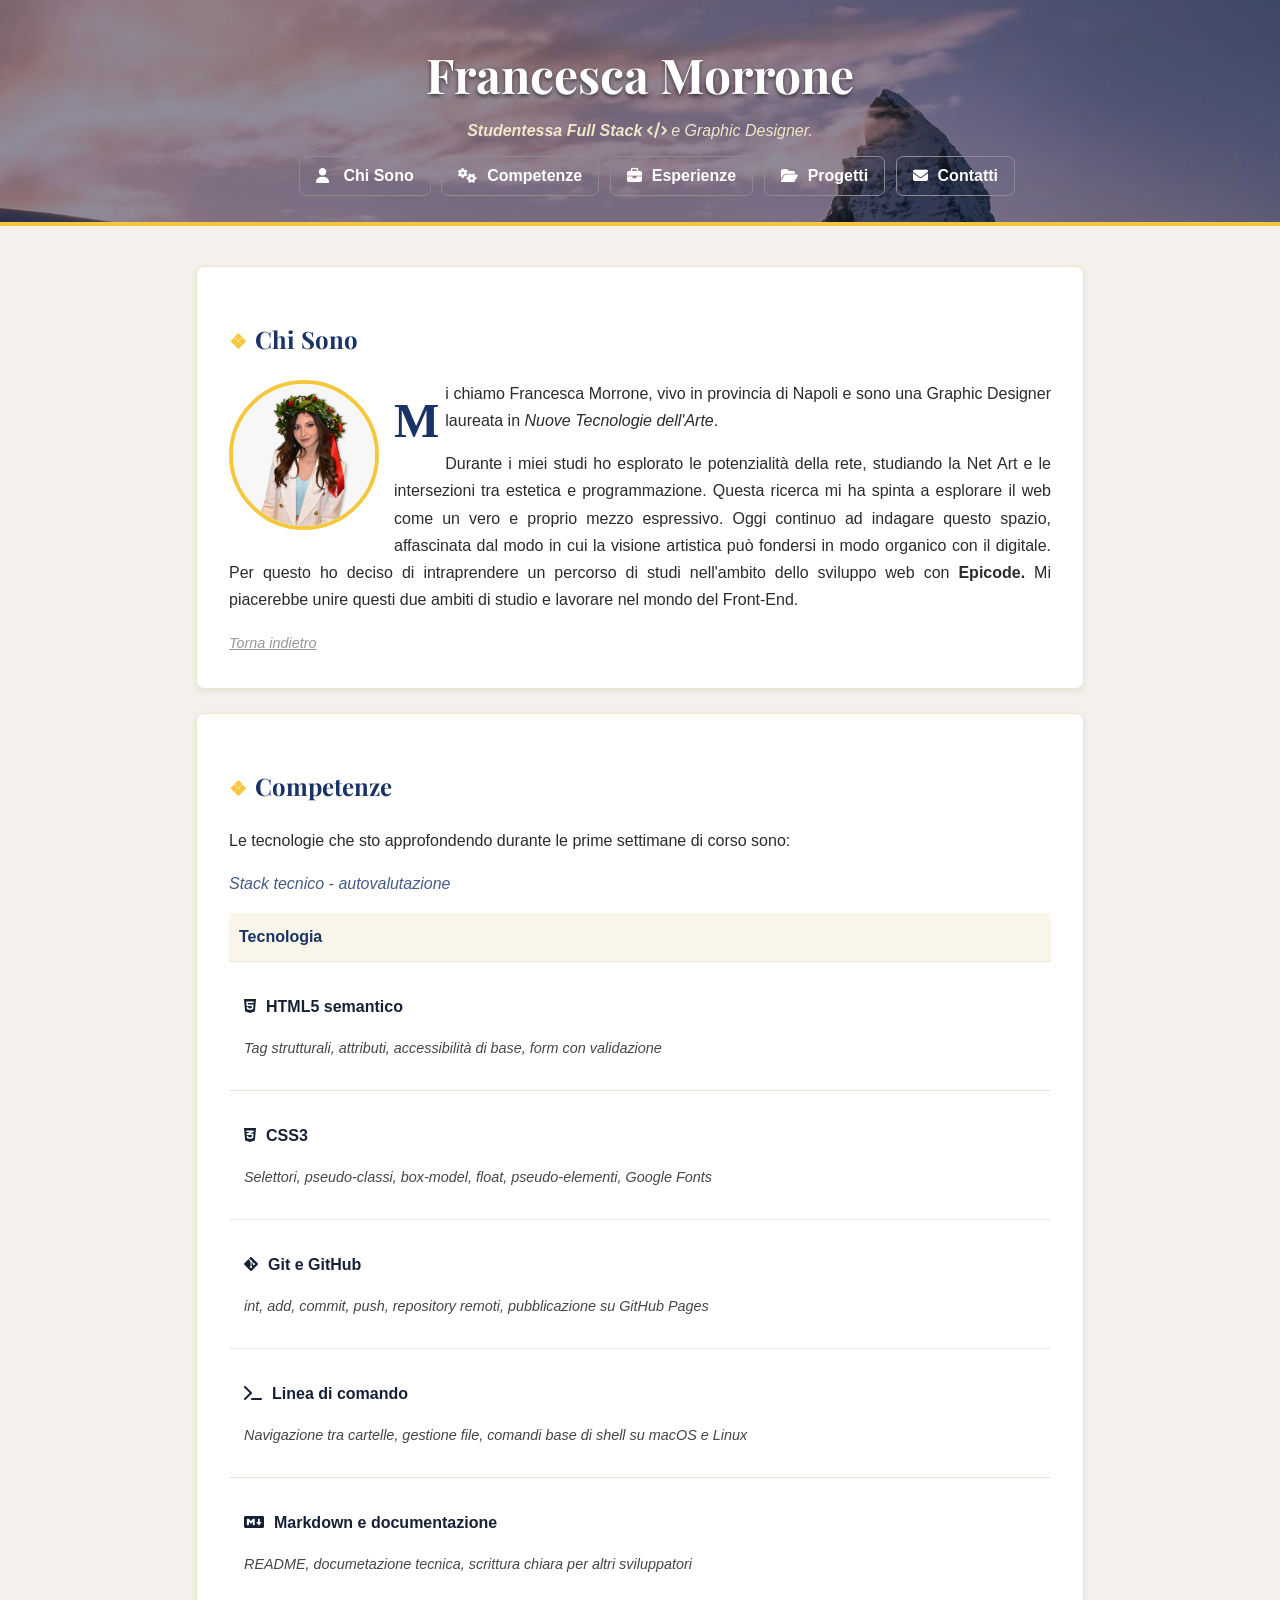
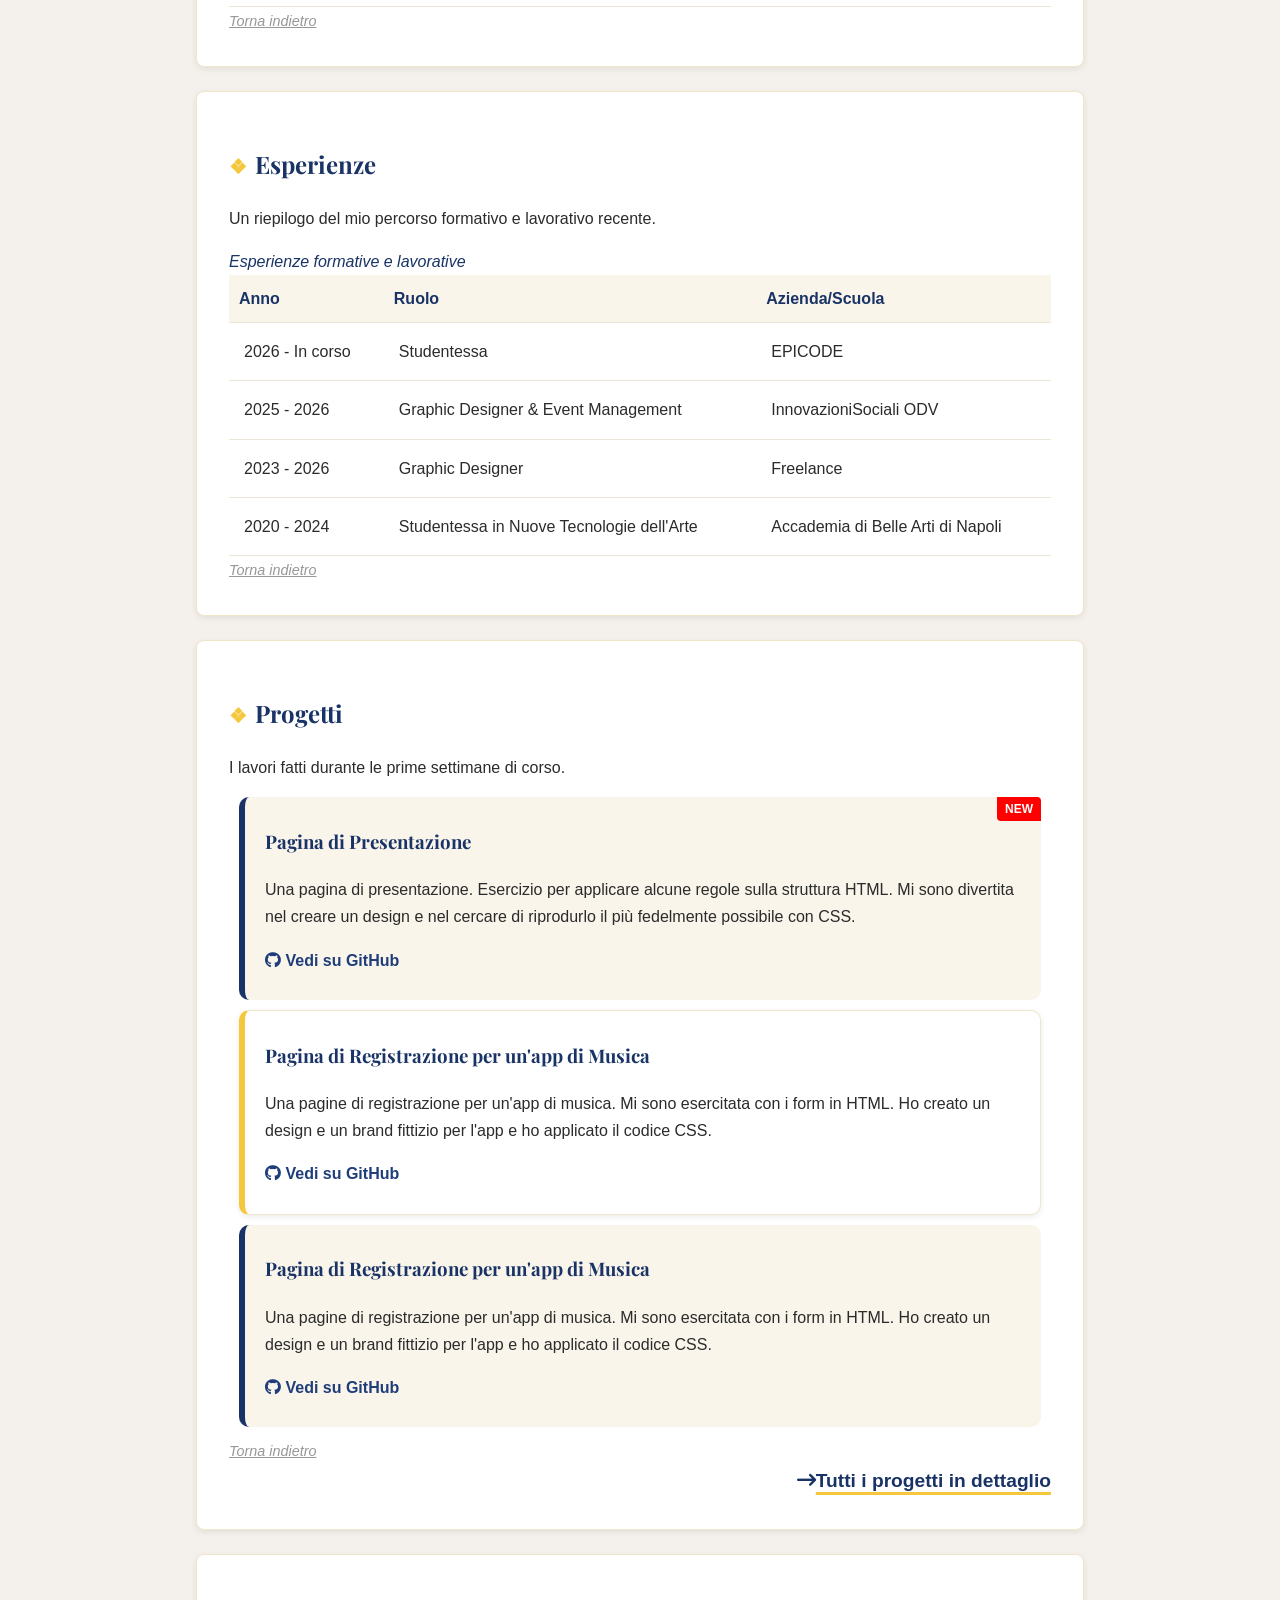
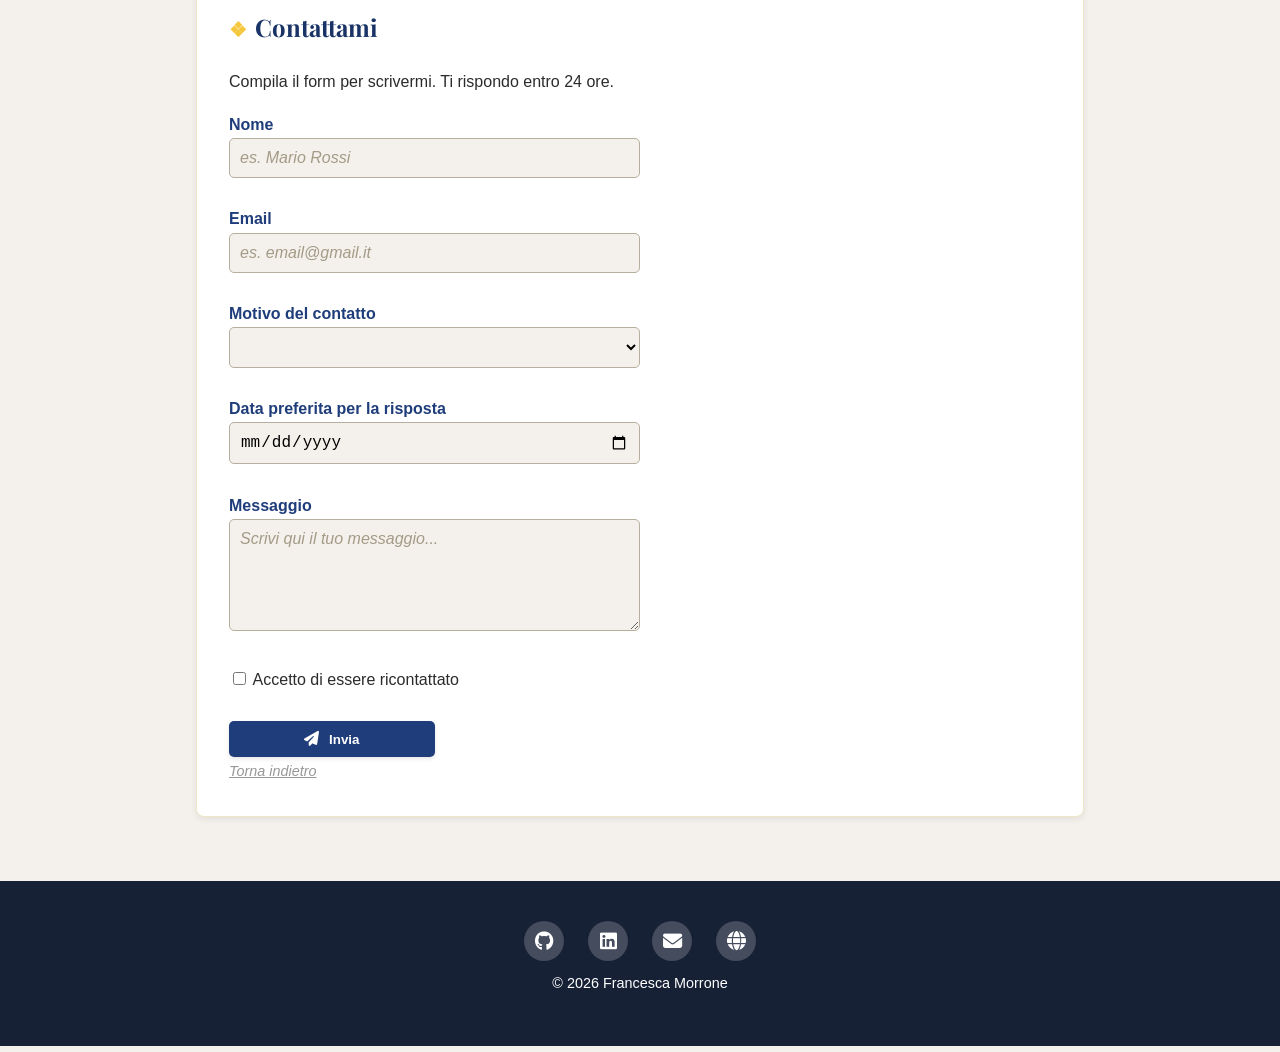
==== commit b6931795: "aggiunto positioning alla card progetto" ====
--- a/index.html
+++ b/index.html
@@ -181,7 +181,7 @@
             <p>I lavori fatti durante le prime settimane di corso.</p>
 
             <!--profetto n1-->
-            <div>
+            <div class="card-progetto">
                 <h3>Pagina di Presentazione</h3>
                 <p>Una pagina di presentazione. Esercizio per applicare alcune regole sulla struttura HTML. Mi sono
                     divertita nel creare un design e nel cercare di riprodurlo il più fedelmente possibile con CSS.</p>
@@ -190,7 +190,7 @@
                 </p>
             </div>
             <!--progetti n2-->
-            <div>
+            <div class="card-progetto">
                 <h3>Pagina di Registrazione per un'app di Musica</h3>
                 <p>Una pagine di registrazione per un'app di musica. Mi sono esercitata con i form in HTML. Ho creato un
                     design e un brand fittizio per l'app e ho applicato il codice CSS.</p>
@@ -199,7 +199,7 @@
                 </p>
             </div>
             <!--progetto n3-->
-            <div>
+            <div class="card-progetto">
                 <h3>Pagina di Registrazione per un'app di Musica</h3>
                 <p>Una pagine di registrazione per un'app di musica. Mi sono esercitata con i form in HTML. Ho creato un
                     design e un brand fittizio per l'app e ho applicato il codice CSS.</p>
--- a/assets/CSS/style.css
+++ b/assets/CSS/style.css
@@ -277,6 +277,10 @@
     ;
 }
 
+.card-progetto {
+    position: relative;
+}
+
 #progetti div:first-of-type h3::after {
     content: "NEW";
     font-family: 'Inter', Arial, sans-serif;
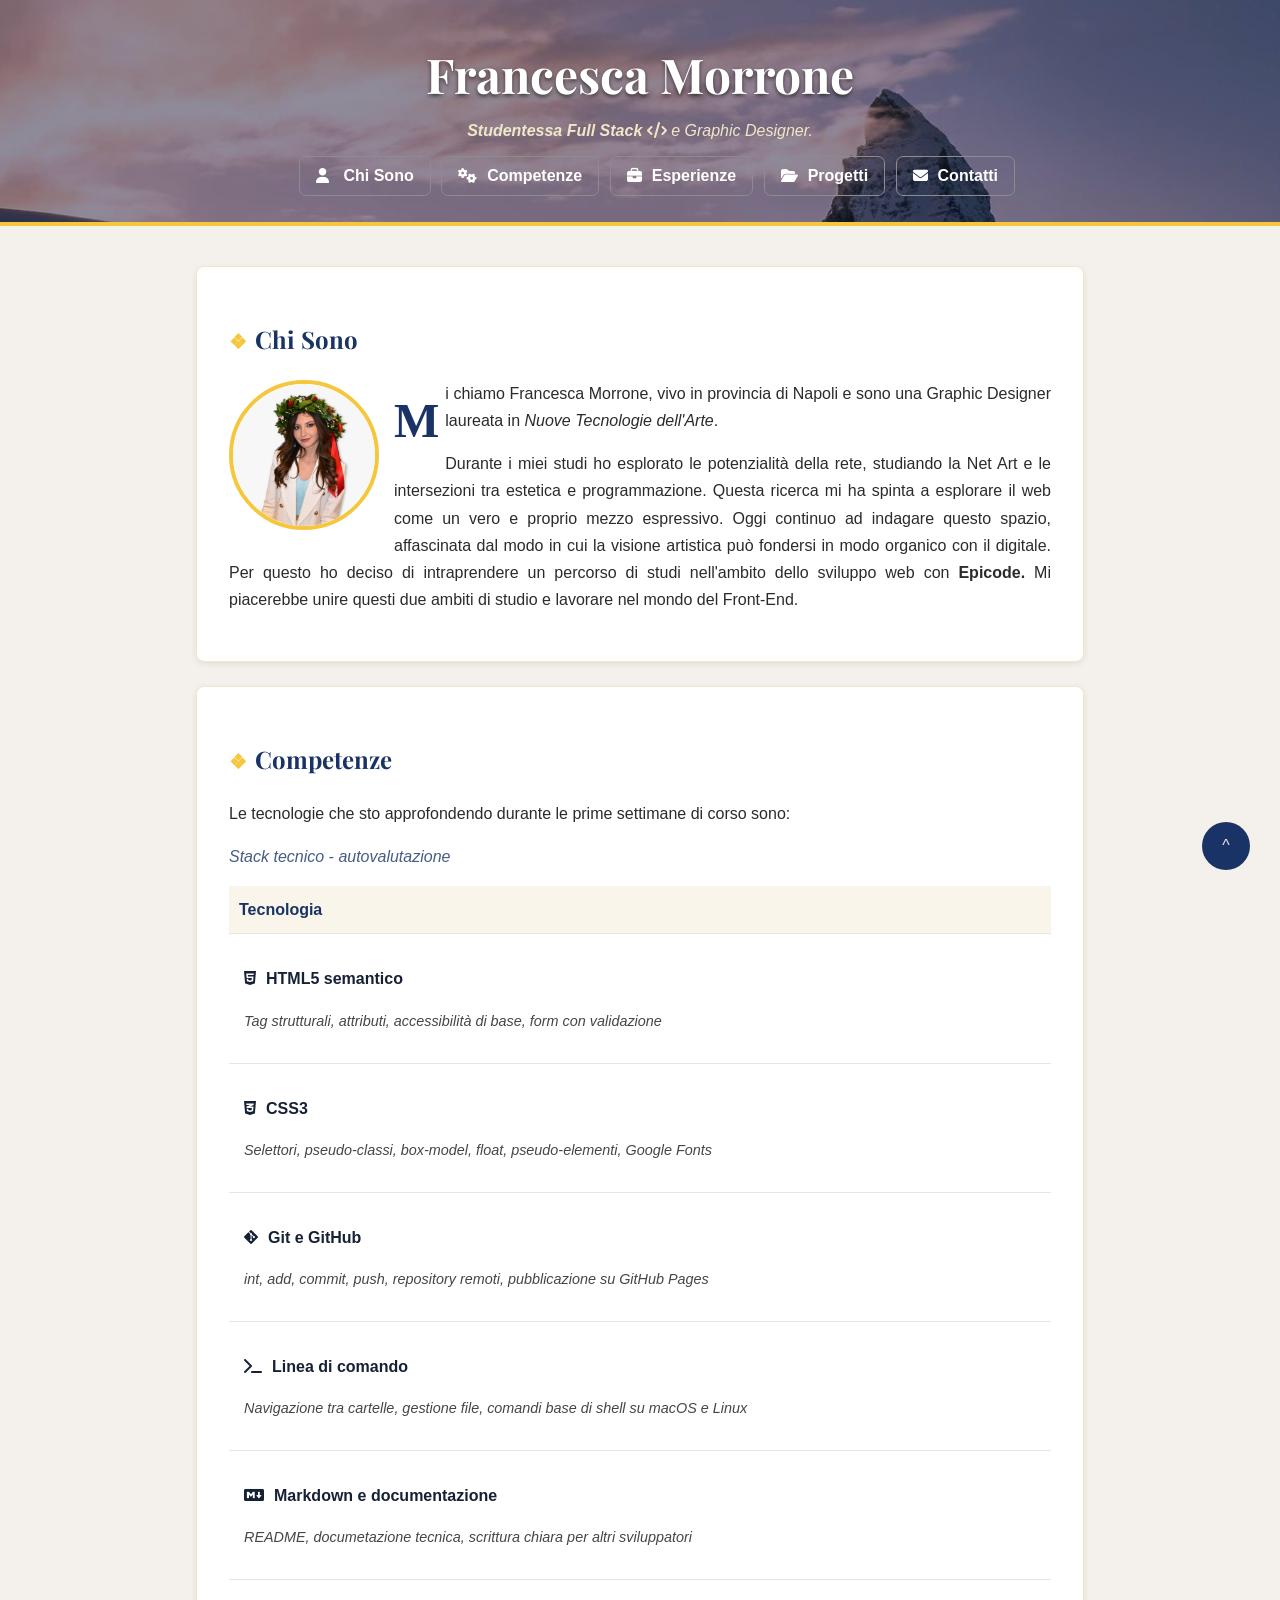
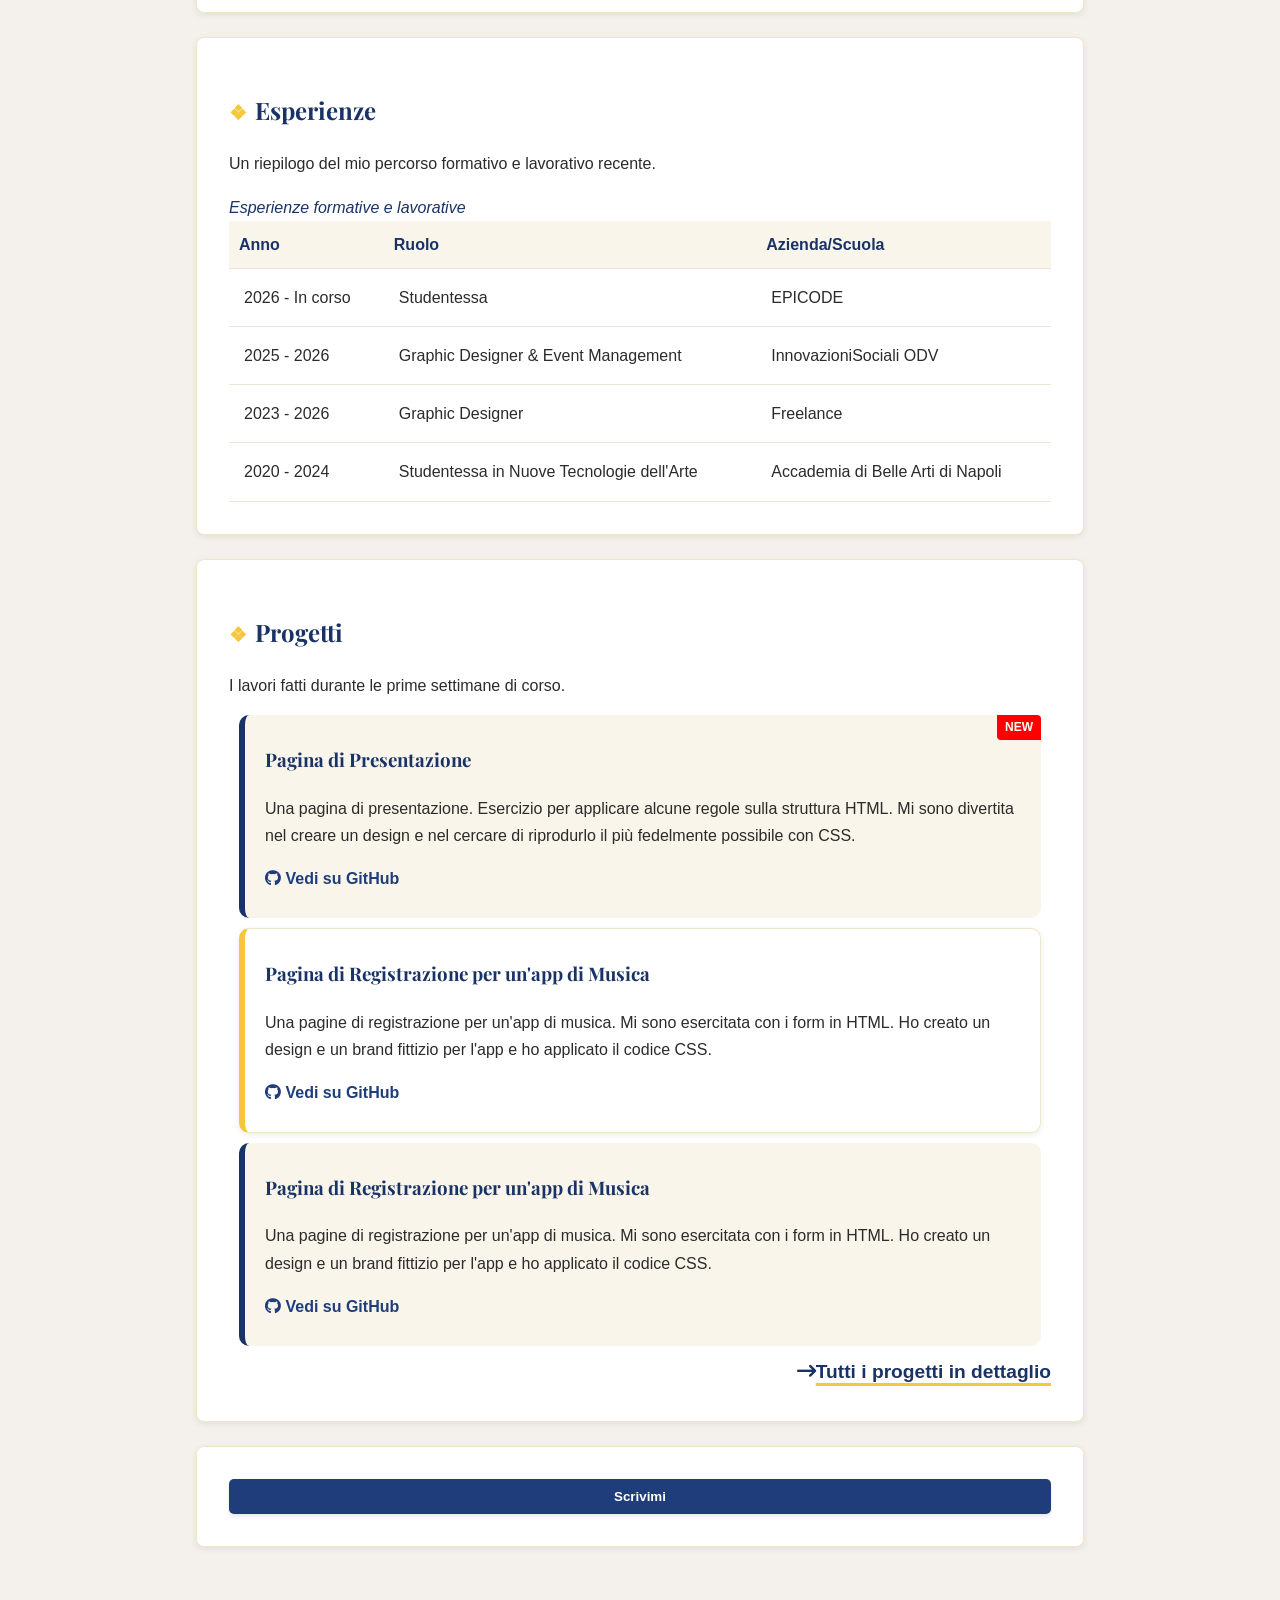
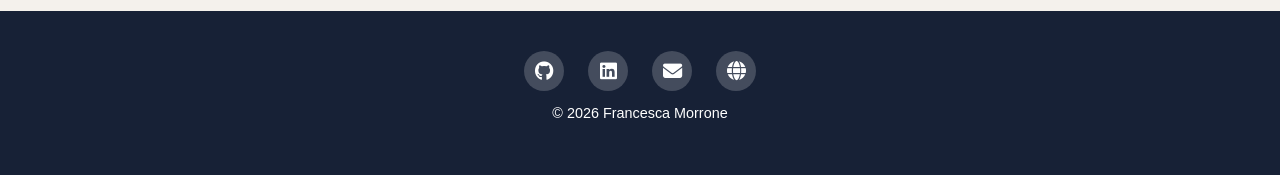
==== commit b7d17188: "Aggiunto form modale" ====
--- a/index.html
+++ b/index.html
@@ -50,7 +50,6 @@
                     studi nell'ambito dello sviluppo web con <strong>Epicode.</strong> Mi piacerebbe unire questi due
                     ambiti
                     di studio e lavorare nel mondo del Front-End.</p>
-                <a class="back" href="#start">Torna indietro</a>
             </div>
         </section>
 
@@ -61,75 +60,74 @@
             <p>Stack tecnico - autovalutazione</p>
 
             <div class="table-wrapper">
-            <table class="tabella-competenze">
-                <thead>
-                    <tr>
-                        <th>Tecnologia</th>
-                        <!-- <th>Livello</th> -->
-                    </tr>
-                </thead>
-
-                <tbody>
-                    <tr>
-                        <td>
-                            <p><i class="fa-brands fa-html5"></i>HTML5 semantico</p>
-                            <p>Tag strutturali, attributi, accessibilità di base, form con validazione</p>
-                        </td>
-                        <!-- <td>
+                <table class="tabella-competenze">
+                    <thead>
+                        <tr>
+                            <th>Tecnologia</th>
+                            <!-- <th>Livello</th> -->
+                        </tr>
+                    </thead>
+
+                    <tbody>
+                        <tr>
+                            <td>
+                                <p><i class="fa-brands fa-html5"></i>HTML5 semantico</p>
+                                <p>Tag strutturali, attributi, accessibilità di base, form con validazione</p>
+                            </td>
+                            <!-- <td>
                             <div class="gray-bar">
                                 <div class="first-bar"></div>
                             </div>
                         </td> -->
-                    </tr>
-                    <tr>
-                        <td>
-                            <p><i class="fa-brands fa-css3-alt"></i>CSS3</p>
-                            <p>Selettori, pseudo-classi, box-model, float, pseudo-elementi, Google Fonts</p>
-                        </td>
-                        <!-- <td>
+                        </tr>
+                        <tr>
+                            <td>
+                                <p><i class="fa-brands fa-css3-alt"></i>CSS3</p>
+                                <p>Selettori, pseudo-classi, box-model, float, pseudo-elementi, Google Fonts</p>
+                            </td>
+                            <!-- <td>
                             <div class="gray-bar">
                                 <div class="second-bar"></div>
                             </div>
                         </td> -->
-                    </tr>
-                    <tr>
-                        <td>
-                            <p><i class="fa-brands fa-git-alt"></i>Git e GitHub</p>
-                            <p>int, add, commit, push, repository remoti, pubblicazione su GitHub Pages</p>
-                        </td>
-                        <!-- <td>
+                        </tr>
+                        <tr>
+                            <td>
+                                <p><i class="fa-brands fa-git-alt"></i>Git e GitHub</p>
+                                <p>int, add, commit, push, repository remoti, pubblicazione su GitHub Pages</p>
+                            </td>
+                            <!-- <td>
                             <div class="gray-bar">
                                 <div class="third-bar"></div>
                             </div>
                         </td> -->
-                    </tr>
-                    <tr>
-                        <td>
-                            <p><i class="fa-sharp fa-solid fa-terminal"></i>Linea di comando</p>
-                            <p>Navigazione tra cartelle, gestione file, comandi base di shell su macOS e Linux</p>
-                        </td>
-                        <!-- <td>
+                        </tr>
+                        <tr>
+                            <td>
+                                <p><i class="fa-sharp fa-solid fa-terminal"></i>Linea di comando</p>
+                                <p>Navigazione tra cartelle, gestione file, comandi base di shell su macOS e Linux</p>
+                            </td>
+                            <!-- <td>
                             <div class="gray-bar">
                                 <div class="fifth-bar"></div>
                             </div>
                         </td> -->
-                    </tr>
-                    <tr>
-                        <td>
-                            <p><i class="fa-brands fa-markdown"></i>Markdown e documentazione</p>
-                            <p>README, documetazione tecnica, scrittura chiara per altri sviluppatori</p>
-                        </td>
-                        <!-- <td>
+                        </tr>
+                        <tr>
+                            <td>
+                                <p><i class="fa-brands fa-markdown"></i>Markdown e documentazione</p>
+                                <p>README, documetazione tecnica, scrittura chiara per altri sviluppatori</p>
+                            </td>
+                            <!-- <td>
                             <div class="gray-bar">
                                 <div class="fifth-bar"></div>
                             </div>
                         </td> -->
-                    </tr>
-                </tbody>
-            </table>
-            </div>
-
-            <a class="back" href="#start">Torna indietro</a>
+                        </tr>
+                    </tbody>
+                </table>
+            </div>
+
         </section>
 
         <!--section "esperienze"-->
@@ -138,40 +136,39 @@
             <p>Un riepilogo del mio percorso formativo e lavorativo recente.</p>
 
             <div class="table-wrapper">
-            <table class="tabella-esperienze">
-                <caption>Esperienze formative e lavorative</caption>
-                <thead>
-                    <tr>
-                        <th>Anno</th>
-                        <th>Ruolo</th>
-                        <th>Azienda/Scuola</th>
-                    </tr>
-                </thead>
-                <tbody>
-                    <tr>
-                        <td>2026 - In corso</td>
-                        <td>Studentessa</td>
-                        <td>EPICODE</td>
-                    </tr>
-                    <tr>
-                        <td>2025 - 2026</td>
-                        <td>Graphic Designer & Event Management</td>
-                        <td>InnovazioniSociali ODV</td>
-                    </tr>
-                    <tr>
-                        <td>2023 - 2026</td>
-                        <td>Graphic Designer</td>
-                        <td>Freelance</td>
-                    </tr>
-                    <tr>
-                        <td>2020 - 2024</td>
-                        <td>Studentessa in Nuove Tecnologie dell'Arte</td>
-                        <td>Accademia di Belle Arti di Napoli</td>
-                    </tr>
-                </tbody>
-            </table>
-            </div>
-            <a class="back" href="#start">Torna indietro</a>
+                <table class="tabella-esperienze">
+                    <caption>Esperienze formative e lavorative</caption>
+                    <thead>
+                        <tr>
+                            <th>Anno</th>
+                            <th>Ruolo</th>
+                            <th>Azienda/Scuola</th>
+                        </tr>
+                    </thead>
+                    <tbody>
+                        <tr>
+                            <td>2026 - In corso</td>
+                            <td>Studentessa</td>
+                            <td>EPICODE</td>
+                        </tr>
+                        <tr>
+                            <td>2025 - 2026</td>
+                            <td>Graphic Designer & Event Management</td>
+                            <td>InnovazioniSociali ODV</td>
+                        </tr>
+                        <tr>
+                            <td>2023 - 2026</td>
+                            <td>Graphic Designer</td>
+                            <td>Freelance</td>
+                        </tr>
+                        <tr>
+                            <td>2020 - 2024</td>
+                            <td>Studentessa in Nuove Tecnologie dell'Arte</td>
+                            <td>Accademia di Belle Arti di Napoli</td>
+                        </tr>
+                    </tbody>
+                </table>
+            </div>
         </section>
 
         <!--section "Progetti"-->
@@ -185,8 +182,8 @@
                 <h3>Pagina di Presentazione</h3>
                 <p>Una pagina di presentazione. Esercizio per applicare alcune regole sulla struttura HTML. Mi sono
                     divertita nel creare un design e nel cercare di riprodurlo il più fedelmente possibile con CSS.</p>
-                <p><a class="github" href="https://github.com/francescamorrone/epicode-challenge-n1"
-                        target="_blank"><i class="fa-brands fa-github"></i> Vedi su GitHub</a>
+                <p><a class="github" href="https://github.com/francescamorrone/epicode-challenge-n1" target="_blank"><i
+                            class="fa-brands fa-github"></i> Vedi su GitHub</a>
                 </p>
             </div>
             <!--progetti n2-->
@@ -194,8 +191,8 @@
                 <h3>Pagina di Registrazione per un'app di Musica</h3>
                 <p>Una pagine di registrazione per un'app di musica. Mi sono esercitata con i form in HTML. Ho creato un
                     design e un brand fittizio per l'app e ho applicato il codice CSS.</p>
-                <p><a class="github" href="https://github.com/francescamorrone/epicode-challenge-n2"
-                        target="_blank"><i class="fa-brands fa-github"></i> Vedi su GitHub</a>
+                <p><a class="github" href="https://github.com/francescamorrone/epicode-challenge-n2" target="_blank"><i
+                            class="fa-brands fa-github"></i> Vedi su GitHub</a>
                 </p>
             </div>
             <!--progetto n3-->
@@ -203,17 +200,24 @@
                 <h3>Pagina di Registrazione per un'app di Musica</h3>
                 <p>Una pagine di registrazione per un'app di musica. Mi sono esercitata con i form in HTML. Ho creato un
                     design e un brand fittizio per l'app e ho applicato il codice CSS.</p>
-                <p><a class="github" href="https://github.com/francescamorrone/epicode-challenge-n2"
-                        target="_blank"><i class="fa-brands fa-github"></i> Vedi su GitHub</a>
-                </p>
-            </div>
-            <a class="back" href="#start">Torna indietro</a>
+                <p><a class="github" href="https://github.com/francescamorrone/epicode-challenge-n2" target="_blank"><i
+                            class="fa-brands fa-github"></i> Vedi su GitHub</a>
+                </p>
+            </div>
             <a id="other-projects" href="tutti-i-progetti.html"><i class="fa-solid fa-arrow-right-long"></i>Tutti i
                 progetti in dettaglio</a>
         </section>
 
         <!--section "contatti"-->
         <section>
+            <button id="apri-contatti">Scrivimi</button>
+        </section>
+
+    </main>
+
+    <div id="overlay-contatti" class="overlay" hidden>
+        <div class="modal">
+            <button class="close" id="chiusi-contatti">❌</button>
             <h2 id="contatti">Contattami</h2>
             <p>Compila il form per scrivermi. Ti rispondo entro 24 ore.</p>
 
@@ -254,12 +258,13 @@
                 <label for="accept">Accetto di essere ricontattato</label>
                 </br><br />
 
-                <button type="submit"><i class="button-icon fa-sharp fa-solid fa-paper-plane"></i>Invia</button>
+                <button type="submit" id="submit-form"><i class="button-icon fa-sharp fa-solid fa-paper-plane"></i>Invia</button>
 
             </form>
-            <a class="back" href="#start">Torna indietro</a>
-        </section>
-    </main>
+        </div>
+    </div>
+
+    <a href="#" class="back-to-top" aria-label="Torna in cima">^</a>
 
     <!--blocco footer-->
     <footer id="site-footer">
@@ -271,6 +276,7 @@
         </div>
         <p>© 2026 Francesca Morrone</p>
     </footer>
+    <script src="assets/JS/script.js"></script>
 </body>
 
 </html>
--- a/assets/CSS/style.css
+++ b/assets/CSS/style.css
@@ -14,11 +14,91 @@
     font-size: 16px;
     background-color: #f4f1ec;
     color: #2b2b2b;
+    scroll-behavior: smooth;
 }
 
 img {
     max-width: 100%;
     height: auto;
+}
+
+.back-to-top {
+    position: fixed;
+    bottom: 30px;
+    right: 30px;
+    width: 48px;
+    height: 48px;
+    border-radius: 50%;
+    background-color: #193366;
+    color: #ECE6D8;
+    z-index: 50;
+    display: flex;
+    justify-content: center;
+    align-items: center;
+    text-decoration: none;
+}
+
+.overlay {
+    position: fixed;
+    top: 0;
+    left: 0;
+    right: 0;
+    bottom: 0;
+    background: rgba(0, 0, 0, 0.5);
+    z-index: 1000;
+
+}
+
+.modal {
+    position: absolute;
+    top: 50%;
+    left: 50%;
+    transform: translate(-50%, -50%);
+    border-radius: 20px;
+    box-shadow: 0 0 100px rgba(0, 0, 0, 0.5);
+    border: 2px solid rgba(255, 255, 255, 0.18);
+    background-color: #ECE6D8;
+
+    padding: 20px;
+    display: flex;
+    align-items: center;
+    justify-content: center;
+    flex-direction: column;
+
+    width: 90%;
+    max-width: 500px;
+    max-height: 90vh;
+    overflow-y: scroll;
+}
+
+.modal label {
+    font-size: 0.85rem;
+    margin-top: 10px;
+    margin-bottom: 3px;
+}
+
+.overlay[hidden] {
+    display: none;
+}
+
+.close {
+    position: absolute;
+    top: 15px; 
+    right: 15px;
+    background-color: rgb(104, 15, 15);
+    color: white;
+    font-size: 0.7rem;
+    width: 25px;
+    height: 25px; 
+    padding: 0;
+    border-radius: 50%;
+    display: flex;
+    justify-content: center;
+    align-items: center;
+}
+
+.close:hover {
+    background-color: #66193d;
 }
 
 main {
@@ -454,18 +534,15 @@
         float: left;
         margin-right: 15px;
     }
-    
-    form {
-        width: 50%;
-    }
-
-    button {
-        width: 50%;
+
+    .modal form,
+    .modal form button {
+        width: 100%;
     }
 }
 
 @media (min-width: 1200px) {
     section {
-        max-width: 920px ;
+        max-width: 920px;
     }
 }
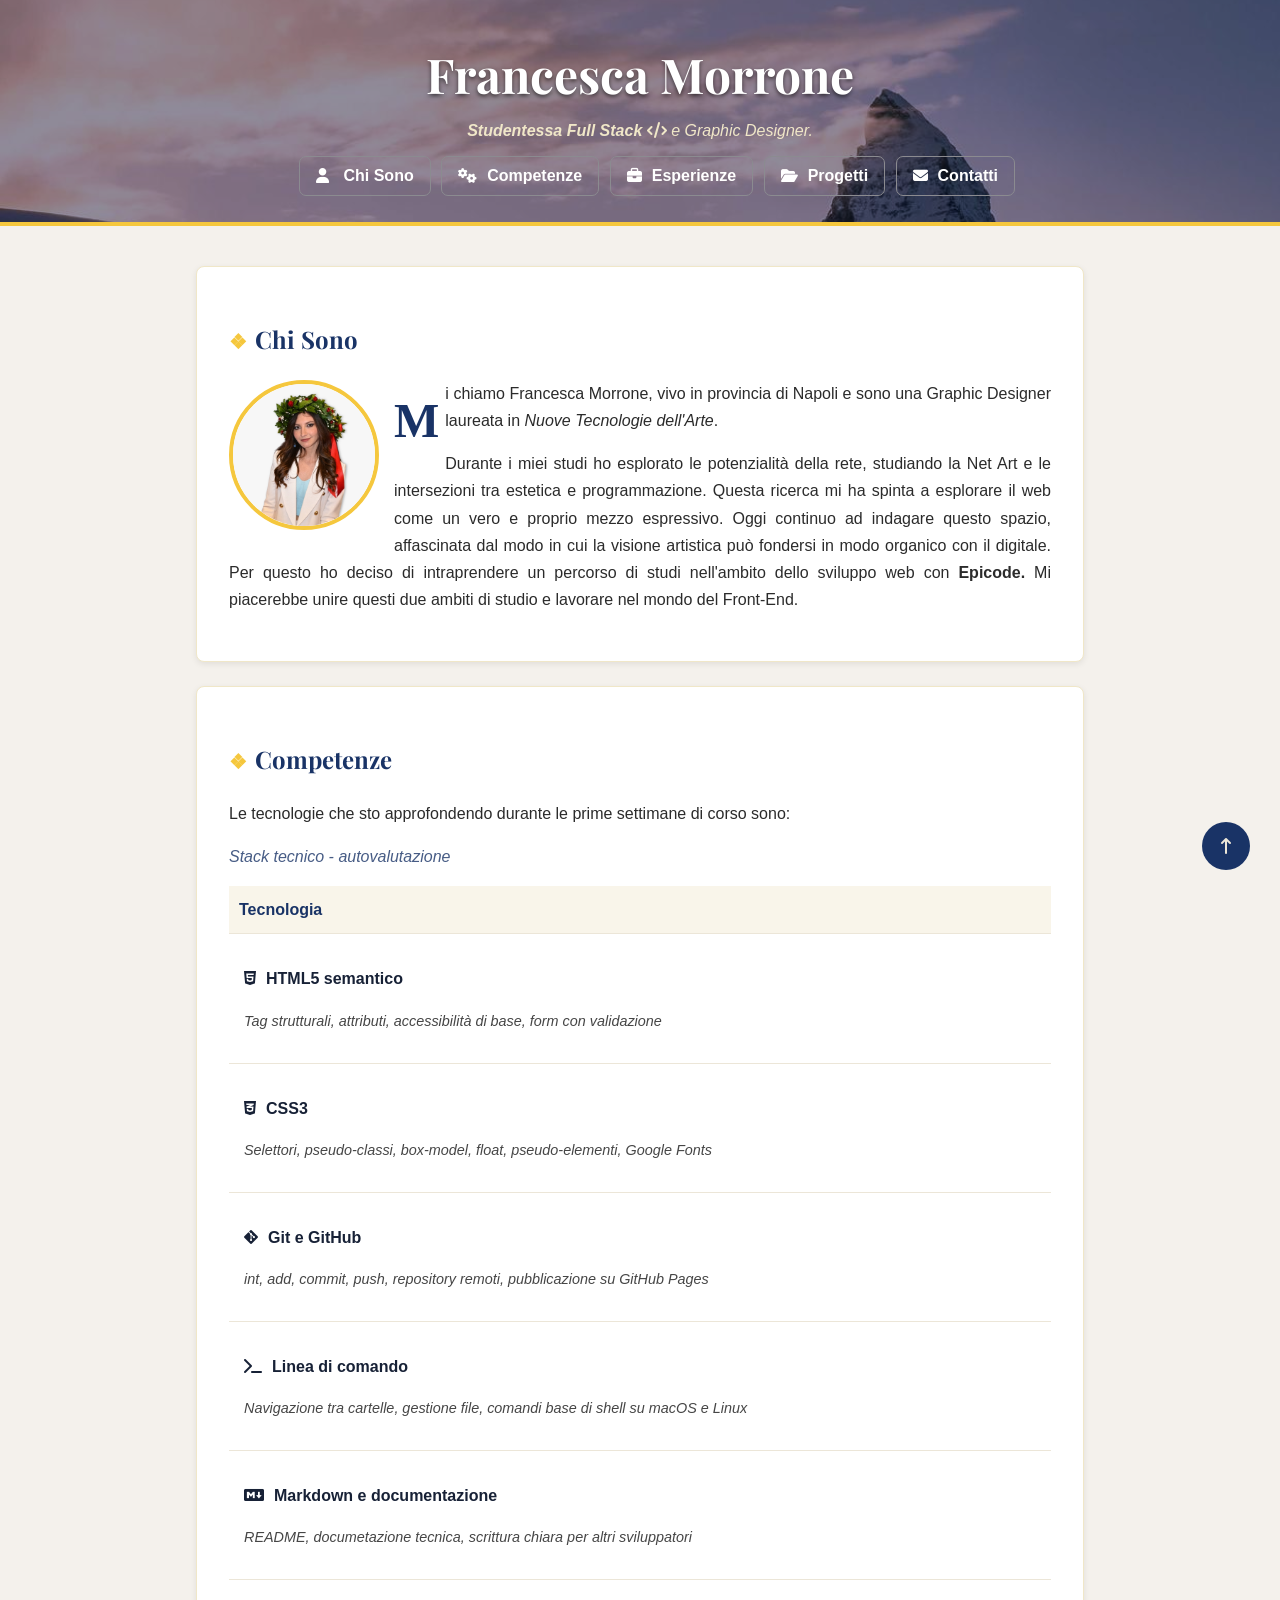
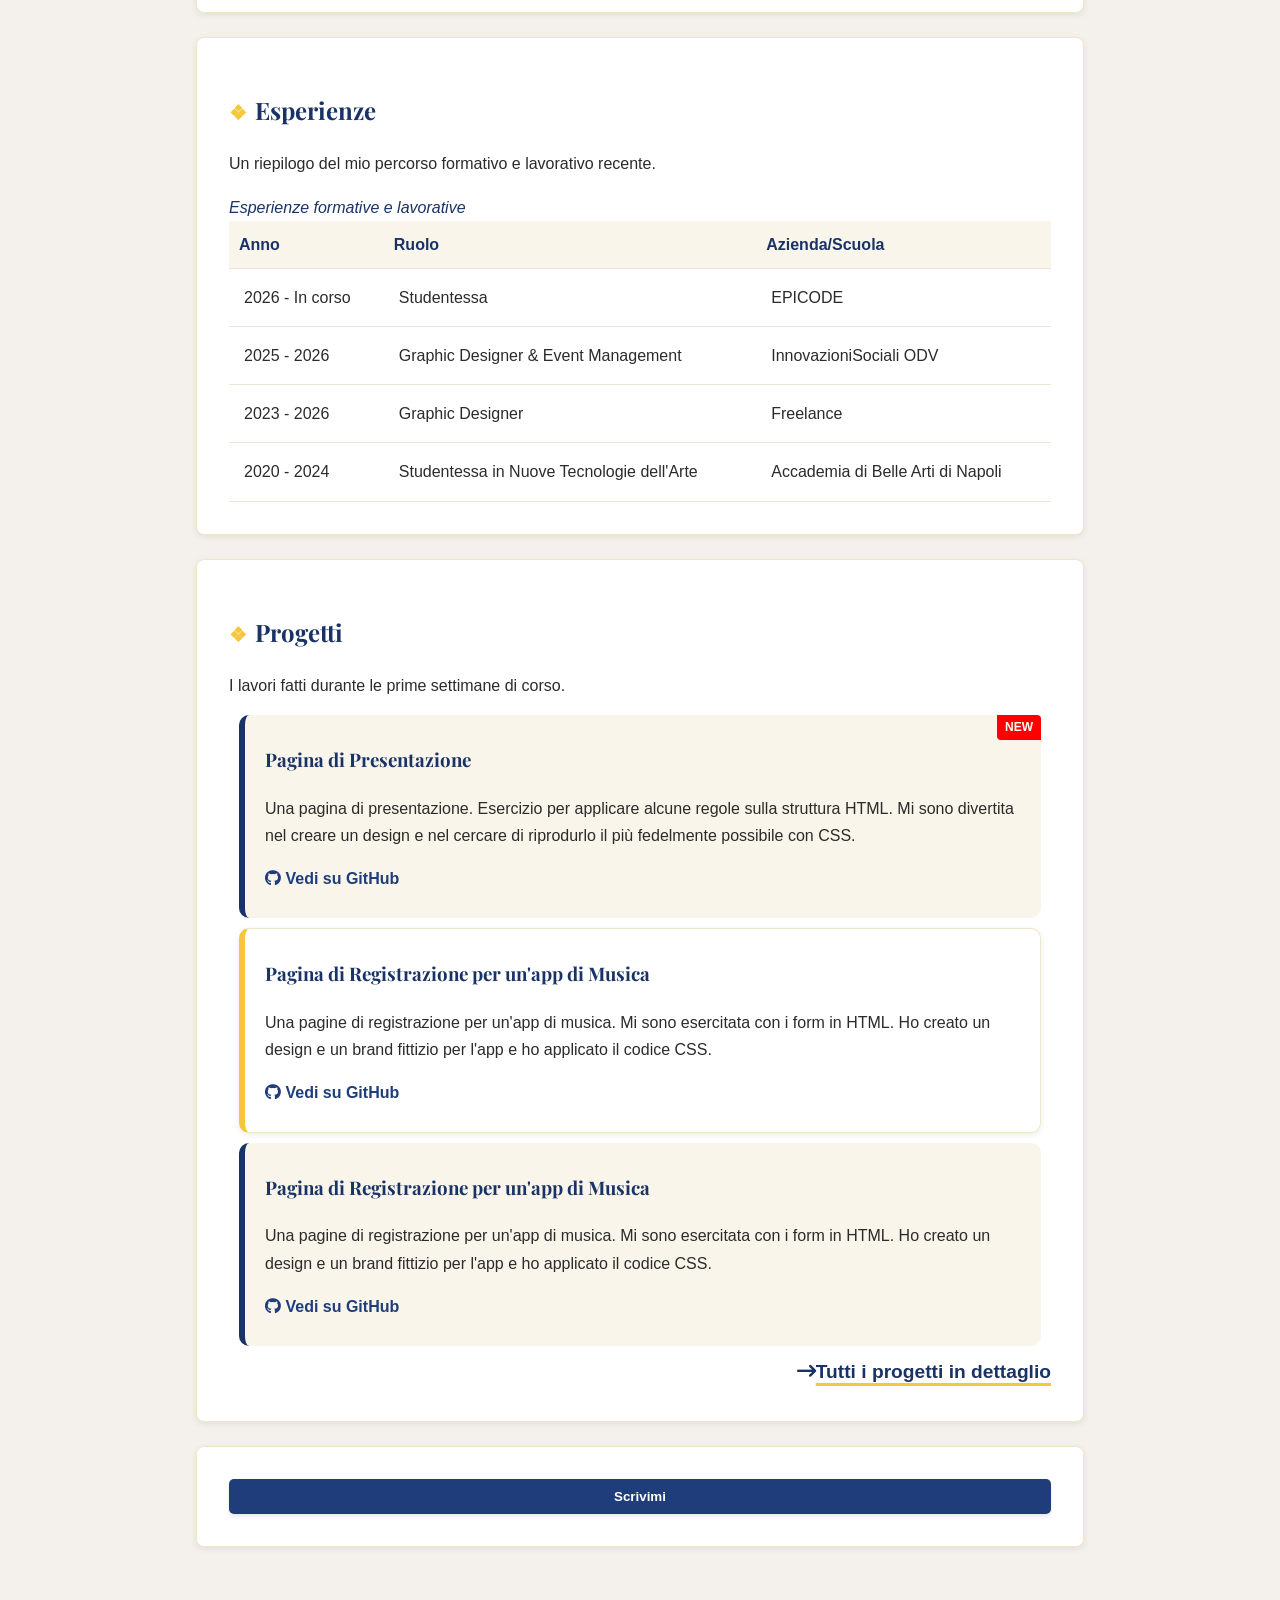
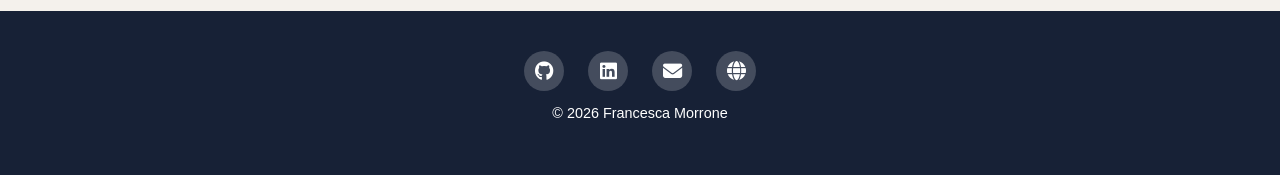
==== commit 96f21019: "aggiunta stilizzazione e icona" ====
--- a/index.html
+++ b/index.html
@@ -264,7 +264,7 @@
         </div>
     </div>
 
-    <a href="#" class="back-to-top" aria-label="Torna in cima">^</a>
+    <a href="#" class="back-to-top" aria-label="Torna in cima"><i class="fa-solid fa-arrow-up-long"></i></a>
 
     <!--blocco footer-->
     <footer id="site-footer">
--- a/assets/CSS/style.css
+++ b/assets/CSS/style.css
@@ -16,6 +16,22 @@
     color: #2b2b2b;
     scroll-behavior: smooth;
 }
+
+
+::-webkit-scrollbar {
+    width: 6px; /* Larghezza della barra di scorrimento verticale */
+}
+
+::-webkit-scrollbar-track {
+    background: transparent;
+    margin-block: 20px; 
+}
+
+::-webkit-scrollbar-thumb {
+    background: #c5b476;
+    border-radius: 10px;
+}
+
 
 img {
     max-width: 100%;
@@ -64,9 +80,7 @@
     align-items: center;
     justify-content: center;
     flex-direction: column;
-
-    width: 90%;
-    max-width: 500px;
+    max-width: 480px;
     max-height: 90vh;
     overflow-y: scroll;
 }
@@ -207,18 +221,6 @@
     font-size: 20px;
 }
 
-/*torna indietro*/
-.back {
-    margin-top: 20px;
-    text-decoration: underline;
-    color: #989898;
-    font-size: 0.9rem;
-    font-style: italic;
-}
-
-.back:hover {
-    color: #193366;
-}
 
 /*sezione "chi sono"*/
 
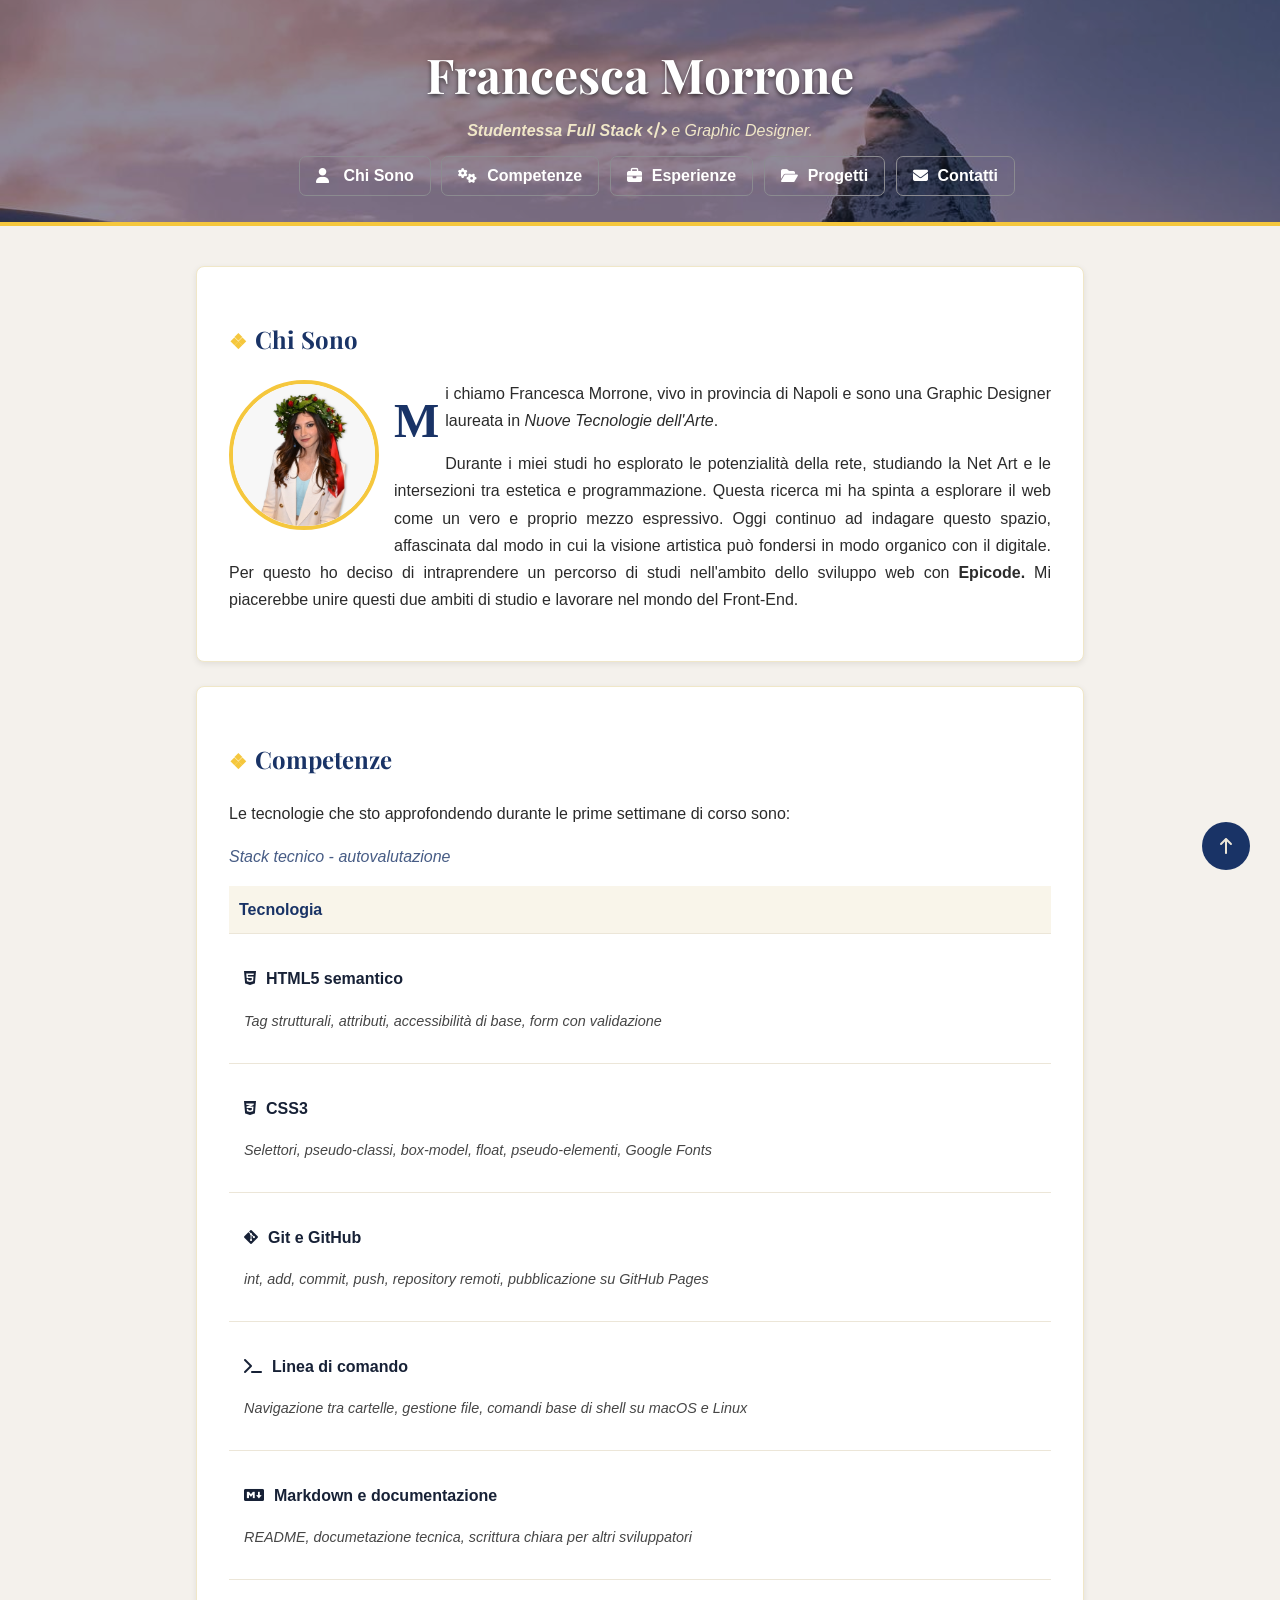
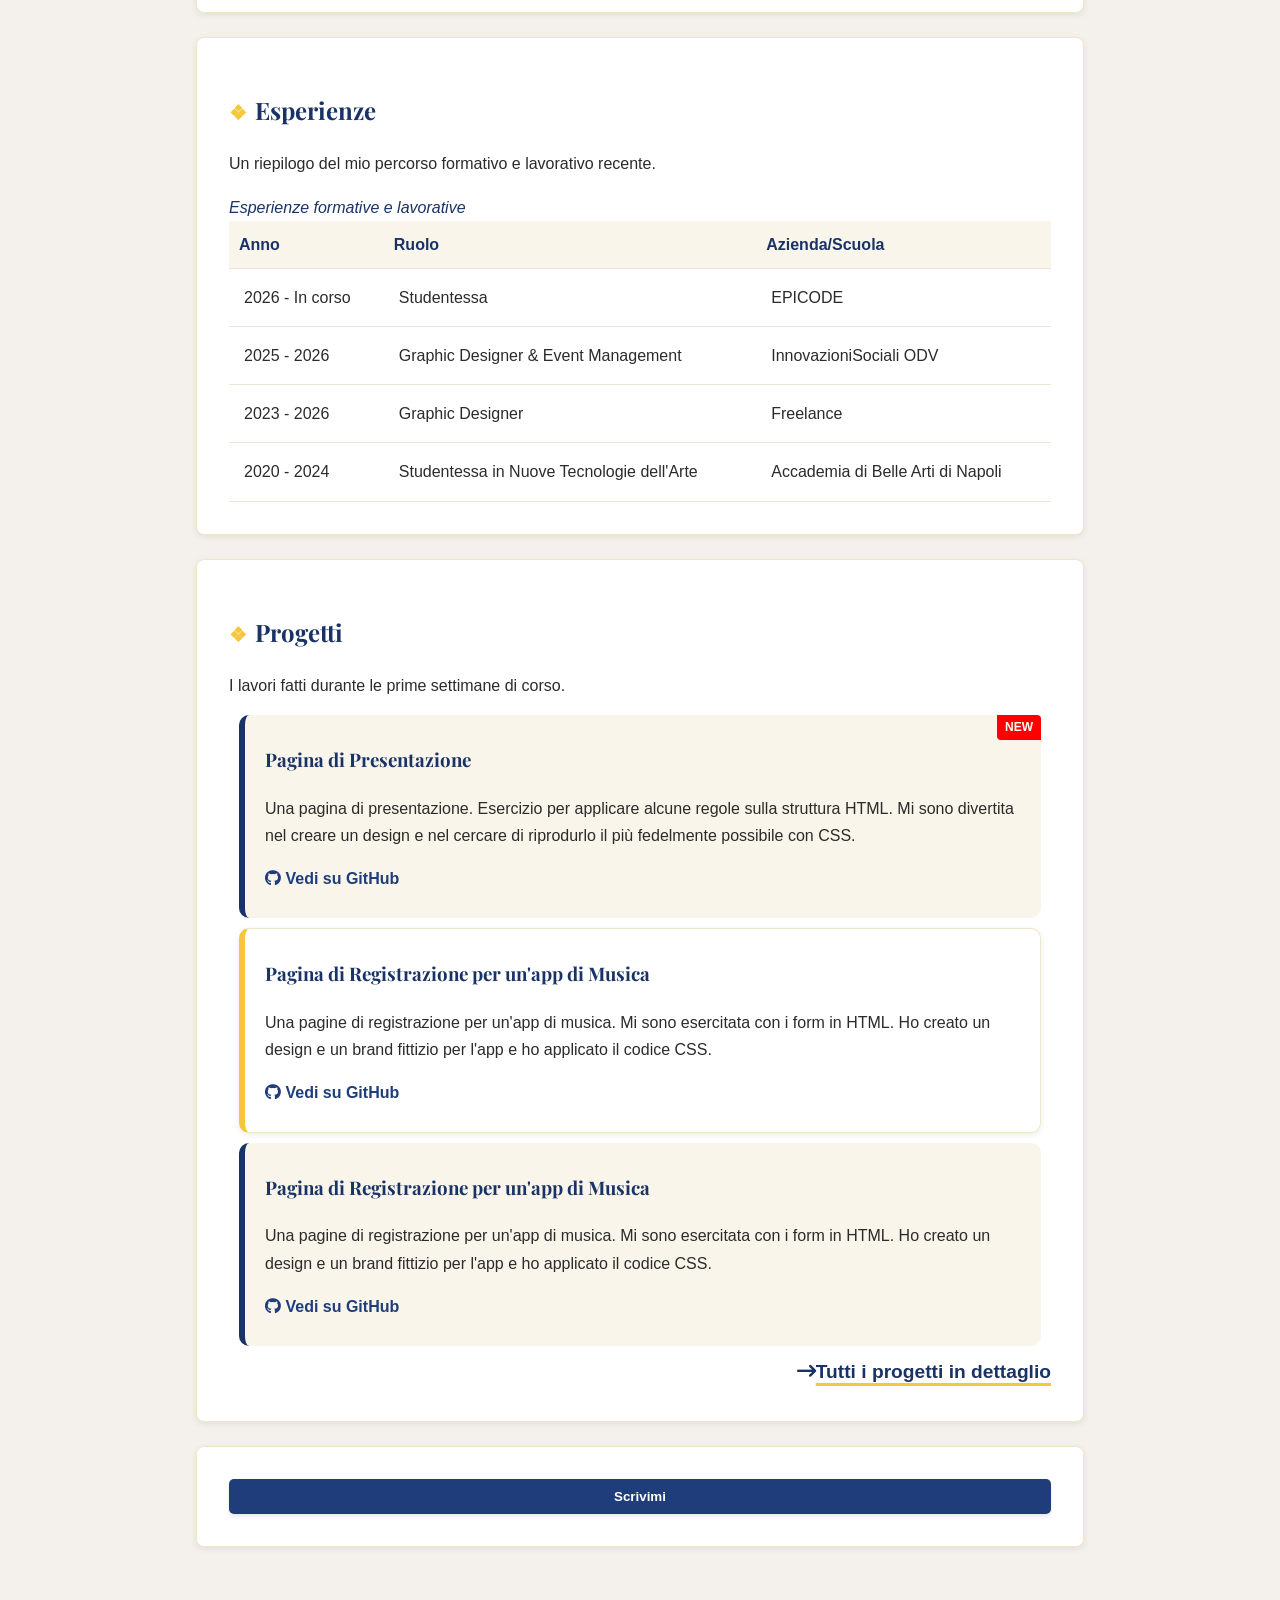
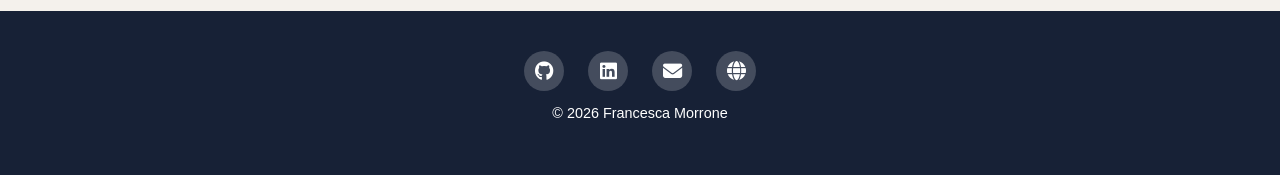
==== commit e5054aa8: "aggiunto evento a overlay" ====
--- a/index.html
+++ b/index.html
@@ -258,13 +258,20 @@
                 <label for="accept">Accetto di essere ricontattato</label>
                 </br><br />
 
-                <button type="submit" id="submit-form"><i class="button-icon fa-sharp fa-solid fa-paper-plane"></i>Invia</button>
+                <button type="submit" id="submit-form"><i
+                        class="button-icon fa-sharp fa-solid fa-paper-plane"></i>Invia</button>
 
             </form>
         </div>
     </div>
 
-    <a href="#" class="back-to-top" aria-label="Torna in cima"><i class="fa-solid fa-arrow-up-long"></i></a>
+    <a href="#" class="back-to-top" aria-label="Torna in cima">
+        <svg xmlns="http://www.w3.org/2000/svg" width="20" height="20" fill="currentColor"
+            viewBox="0 0 640 640"><!--!Font Awesome Free v7.3.1 by @fontawesome - https://fontawesome.com License - https://fontawesome.com/license/free Copyright 2026 Fonticons, Inc.-->
+            <path
+                d="M342.6 73.4C330.1 60.9 309.8 60.9 297.3 73.4L137.3 233.4C124.8 245.9 124.8 266.2 137.3 278.7C149.8 291.2 170.1 291.2 182.6 278.7L288 173.3L288 544C288 561.7 302.3 576 320 576C337.7 576 352 561.7 352 544L352 173.3L457.4 278.7C469.9 291.2 490.2 291.2 502.7 278.7C515.2 266.2 515.2 245.9 502.7 233.4L342.7 73.4z" />
+        </svg>
+        </svg></a>
 
     <!--blocco footer-->
     <footer id="site-footer">
